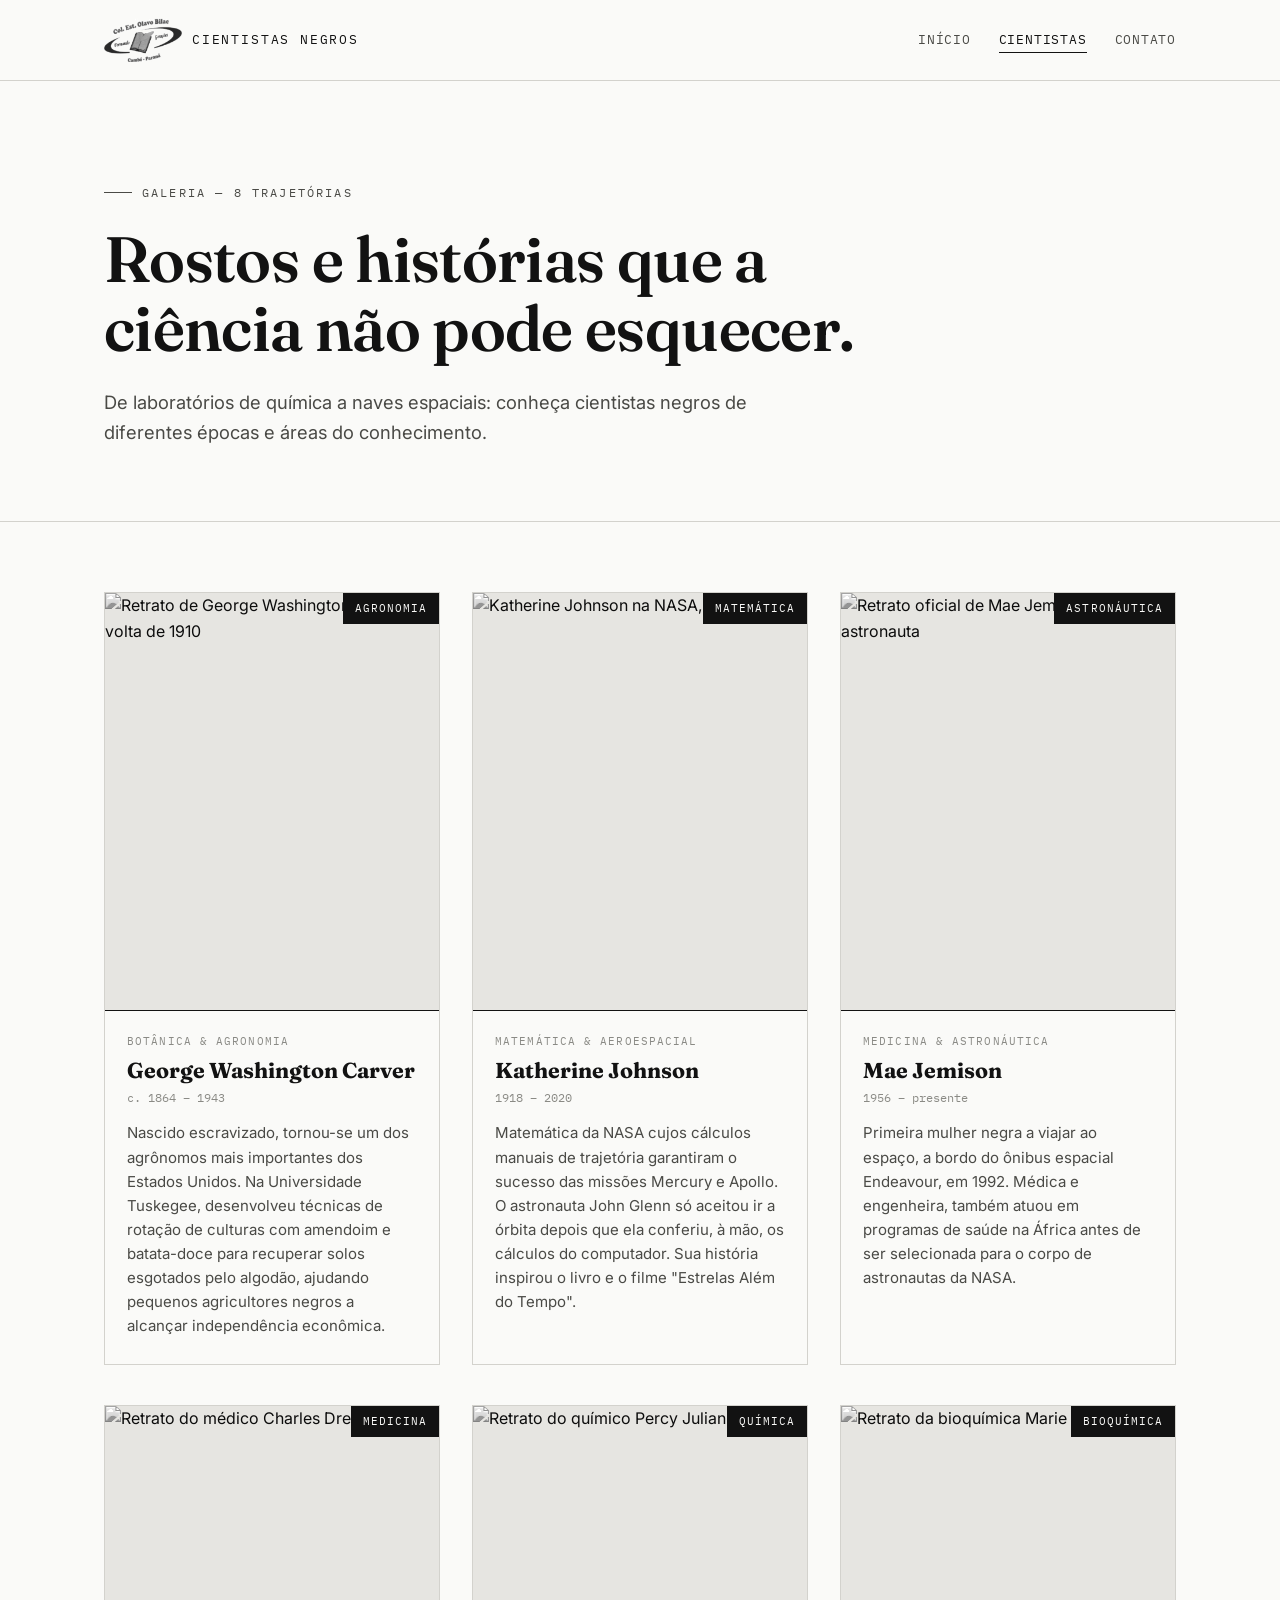
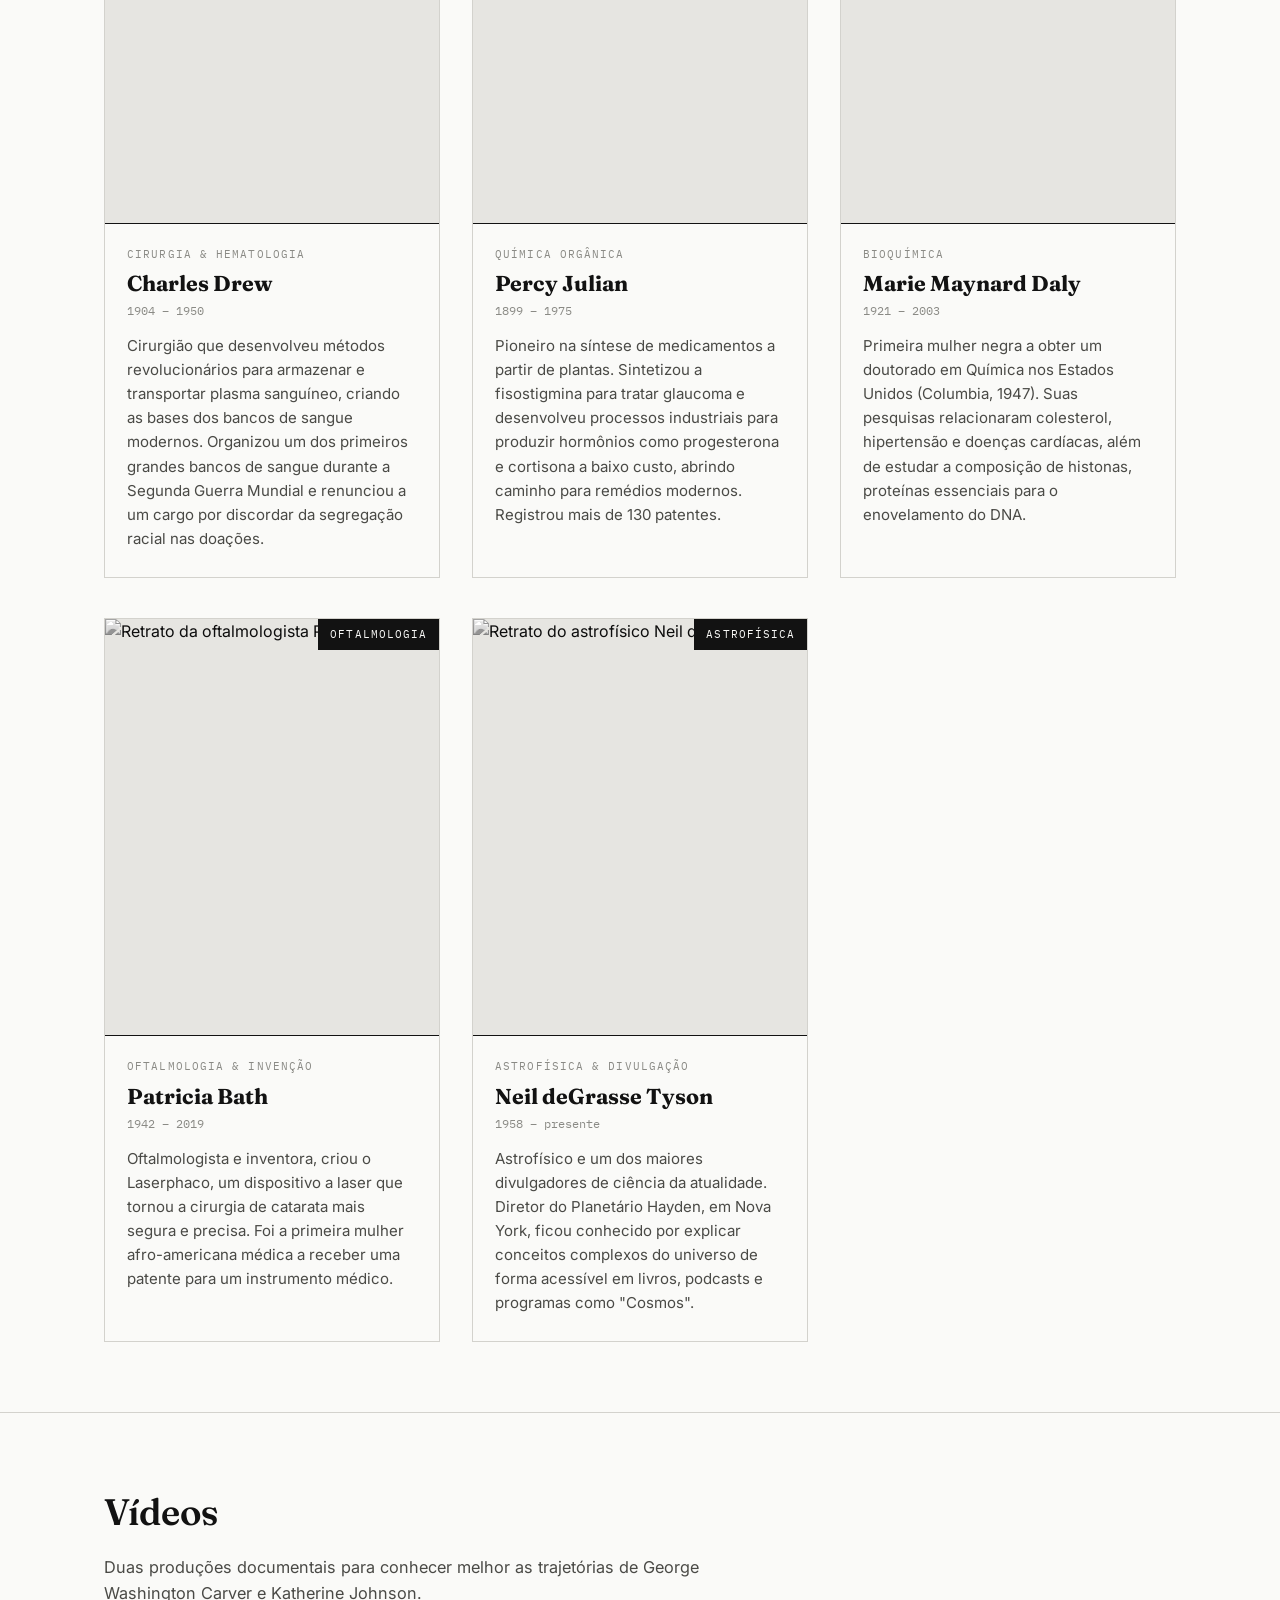
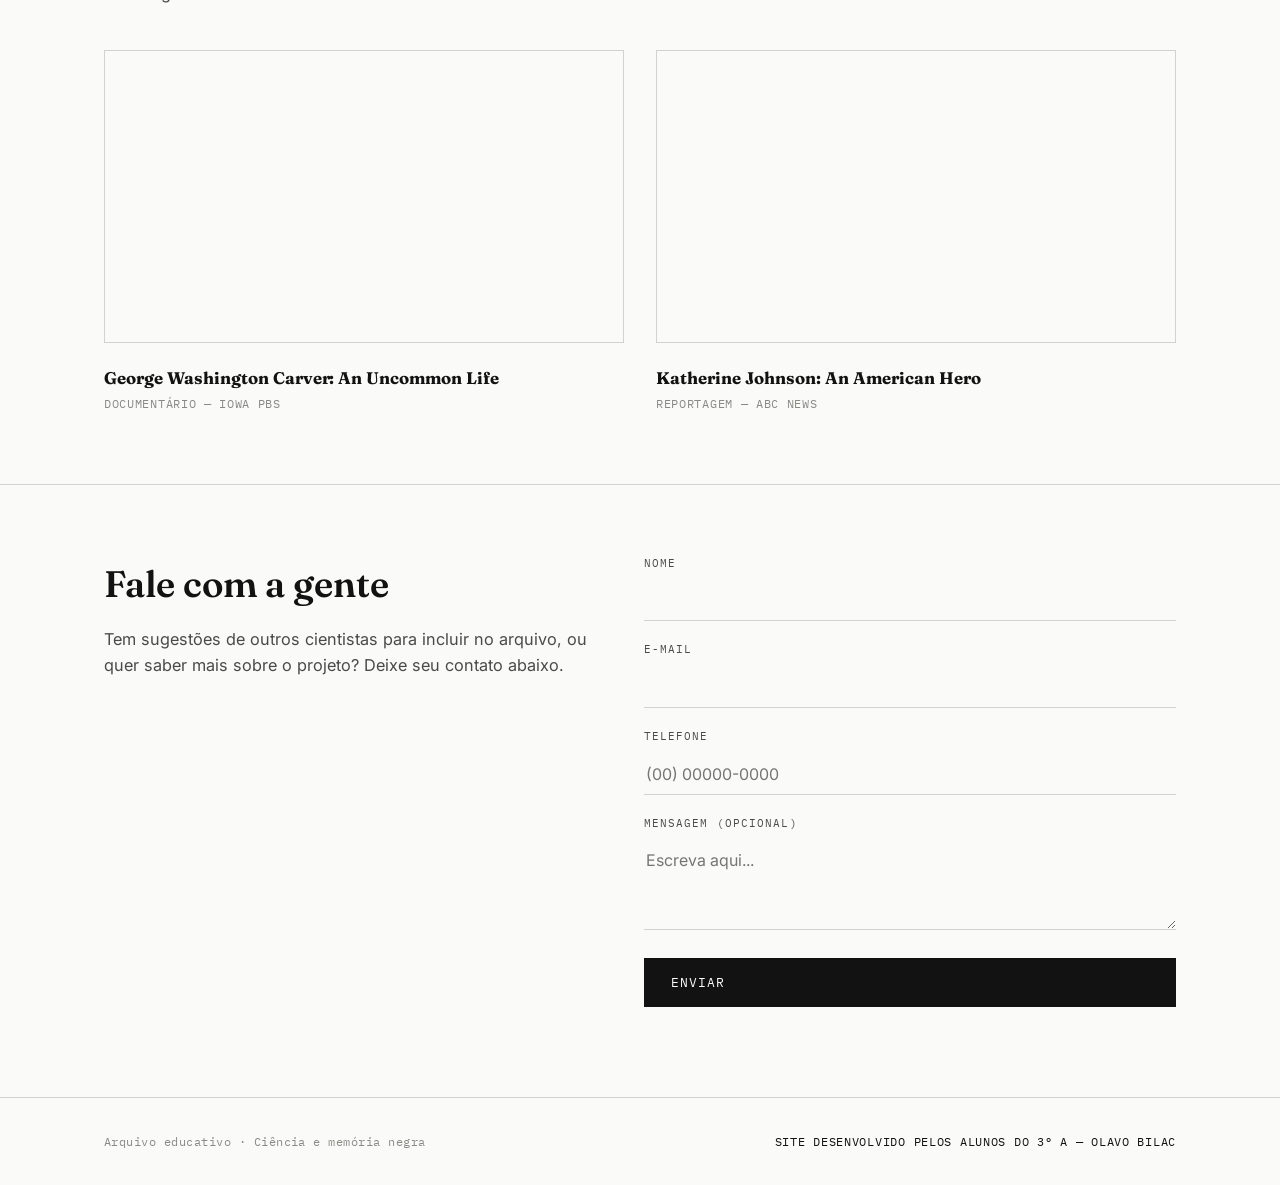
==== cientistas.html @ 82a303b5 "Add files via upload" ====
<!DOCTYPE html>
<html lang="pt-BR">
<head>
<meta charset="UTF-8">
<meta name="viewport" content="width=device-width, initial-scale=1.0">
<title>Cientistas Negros — Galeria</title>
<meta name="description" content="Fotos, trajetórias e contribuições de cientistas negros ao longo da história.">
<link rel="preconnect" href="https://fonts.googleapis.com">
<link href="https://fonts.googleapis.com/css2?family=Fraunces:opsz,wght@9..144,500;9..144,600;9..144,700&family=Inter:wght@400;500&family=IBM+Plex+Mono:wght@400;500&display=swap" rel="stylesheet">
<link rel="stylesheet" href="styles.css">
</head>
<body>

<header class="topbar">
  <div class="topbar-inner">
    <a class="brand" href="index.html">
      <img class="brand-logo" src="logo-olavo-bilac.png" alt="Logomarca do Colégio Estadual Olavo Bilac">
      Cientistas Negros
    </a>
    <ul class="nav-links">
      <li><a href="index.html">Início</a></li>
      <li><a class="ativo" href="cientistas.html">Cientistas</a></li>
      <li><a href="#contato">Contato</a></li>
    </ul>
  </div>
</header>

<main>
  <section class="hero" style="padding-bottom:40px;">
    <div class="container">
      <p class="eyebrow">Galeria — 8 trajetórias</p>
      <h1 style="max-width:20ch;">Rostos e histórias que a ciência não pode esquecer.</h1>
      <p class="lead">De laboratórios de química a naves espaciais: conheça cientistas negros de diferentes épocas e áreas do conhecimento.</p>
    </div>
  </section>

  <section>
    <div class="container">
      <div class="galeria">

        <article class="cartao reveal">
          <div class="foto-wrap">
            <img src="https://commons.wikimedia.org/wiki/Special:FilePath/George_Washington_Carver_c1910.jpg" alt="Retrato de George Washington Carver, por volta de 1910" loading="lazy">
            <span class="aba">Agronomia</span>
          </div>
          <div class="corpo">
            <span class="campo">Botânica &amp; Agronomia</span>
            <h3>George Washington Carver</h3>
            <p class="anos">c. 1864 – 1943</p>
            <p class="desc">Nascido escravizado, tornou-se um dos agrônomos mais importantes dos Estados Unidos. Na Universidade Tuskegee, desenvolveu técnicas de rotação de culturas com amendoim e batata-doce para recuperar solos esgotados pelo algodão, ajudando pequenos agricultores negros a alcançar independência econômica.</p>
          </div>
        </article>

        <article class="cartao reveal">
          <div class="foto-wrap">
            <img src="https://commons.wikimedia.org/wiki/Special:FilePath/Katherine_Johnson_at_NASA,_in_1966.jpg" alt="Katherine Johnson na NASA, em 1966" loading="lazy">
            <span class="aba">Matemática</span>
          </div>
          <div class="corpo">
            <span class="campo">Matemática &amp; Aeroespacial</span>
            <h3>Katherine Johnson</h3>
            <p class="anos">1918 – 2020</p>
            <p class="desc">Matemática da NASA cujos cálculos manuais de trajetória garantiram o sucesso das missões Mercury e Apollo. O astronauta John Glenn só aceitou ir a órbita depois que ela conferiu, à mão, os cálculos do computador. Sua história inspirou o livro e o filme "Estrelas Além do Tempo".</p>
          </div>
        </article>

        <article class="cartao reveal">
          <div class="foto-wrap">
            <img src="https://commons.wikimedia.org/wiki/Special:FilePath/Mae_Carol_Jemison.jpg" alt="Retrato oficial de Mae Jemison como astronauta" loading="lazy">
            <span class="aba">Astronáutica</span>
          </div>
          <div class="corpo">
            <span class="campo">Medicina &amp; Astronáutica</span>
            <h3>Mae Jemison</h3>
            <p class="anos">1956 – presente</p>
            <p class="desc">Primeira mulher negra a viajar ao espaço, a bordo do ônibus espacial Endeavour, em 1992. Médica e engenheira, também atuou em programas de saúde na África antes de ser selecionada para o corpo de astronautas da NASA.</p>
          </div>
        </article>

        <article class="cartao reveal">
          <div class="foto-wrap">
            <img src="https://en.wikipedia.org/wiki/Special:FilePath/Portrait_of_Charles_Drew.jpg" alt="Retrato do médico Charles Drew" loading="lazy">
            <span class="aba">Medicina</span>
          </div>
          <div class="corpo">
            <span class="campo">Cirurgia &amp; Hematologia</span>
            <h3>Charles Drew</h3>
            <p class="anos">1904 – 1950</p>
            <p class="desc">Cirurgião que desenvolveu métodos revolucionários para armazenar e transportar plasma sanguíneo, criando as bases dos bancos de sangue modernos. Organizou um dos primeiros grandes bancos de sangue durante a Segunda Guerra Mundial e renunciou a um cargo por discordar da segregação racial nas doações.</p>
          </div>
        </article>

        <article class="cartao reveal">
          <div class="foto-wrap">
            <img src="https://commons.wikimedia.org/wiki/Special:FilePath/Percy_Lavon_Julian_(1899-1975)_portrait.jpg" alt="Retrato do químico Percy Julian" loading="lazy">
            <span class="aba">Química</span>
          </div>
          <div class="corpo">
            <span class="campo">Química Orgânica</span>
            <h3>Percy Julian</h3>
            <p class="anos">1899 – 1975</p>
            <p class="desc">Pioneiro na síntese de medicamentos a partir de plantas. Sintetizou a fisostigmina para tratar glaucoma e desenvolveu processos industriais para produzir hormônios como progesterona e cortisona a baixo custo, abrindo caminho para remédios modernos. Registrou mais de 130 patentes.</p>
          </div>
        </article>

        <article class="cartao reveal">
          <div class="foto-wrap">
            <img src="https://commons.wikimedia.org/wiki/Special:FilePath/Marie_Maynard_Daly.jpg" alt="Retrato da bioquímica Marie Maynard Daly" loading="lazy">
            <span class="aba">Bioquímica</span>
          </div>
          <div class="corpo">
            <span class="campo">Bioquímica</span>
            <h3>Marie Maynard Daly</h3>
            <p class="anos">1921 – 2003</p>
            <p class="desc">Primeira mulher negra a obter um doutorado em Química nos Estados Unidos (Columbia, 1947). Suas pesquisas relacionaram colesterol, hipertensão e doenças cardíacas, além de estudar a composição de histonas, proteínas essenciais para o enovelamento do DNA.</p>
          </div>
        </article>

        <article class="cartao reveal">
          <div class="foto-wrap">
            <img src="https://commons.wikimedia.org/wiki/Special:FilePath/Patriciabath.jpg" alt="Retrato da oftalmologista Patricia Bath" loading="lazy">
            <span class="aba">Oftalmologia</span>
          </div>
          <div class="corpo">
            <span class="campo">Oftalmologia &amp; Invenção</span>
            <h3>Patricia Bath</h3>
            <p class="anos">1942 – 2019</p>
            <p class="desc">Oftalmologista e inventora, criou o Laserphaco, um dispositivo a laser que tornou a cirurgia de catarata mais segura e precisa. Foi a primeira mulher afro-americana médica a receber uma patente para um instrumento médico.</p>
          </div>
        </article>

        <article class="cartao reveal">
          <div class="foto-wrap">
            <img src="https://commons.wikimedia.org/wiki/Special:FilePath/Neil_deGrasse_Tyson.jpg" alt="Retrato do astrofísico Neil deGrasse Tyson" loading="lazy">
            <span class="aba">Astrofísica</span>
          </div>
          <div class="corpo">
            <span class="campo">Astrofísica &amp; Divulgação</span>
            <h3>Neil deGrasse Tyson</h3>
            <p class="anos">1958 – presente</p>
            <p class="desc">Astrofísico e um dos maiores divulgadores de ciência da atualidade. Diretor do Planetário Hayden, em Nova York, ficou conhecido por explicar conceitos complexos do universo de forma acessível em livros, podcasts e programas como "Cosmos".</p>
          </div>
        </article>

      </div>
    </div>
  </section>

  <section class="linha-topo">
    <div class="container">
      <h2 class="titulo-secao reveal">Vídeos</h2>
      <p class="subtitulo-secao reveal">Duas produções documentais para conhecer melhor as trajetórias de George Washington Carver e Katherine Johnson.</p>
      <div class="videos">
        <div class="video-card reveal">
          <iframe src="https://www.youtube.com/embed/_3CVmluYFtI" title="George Washington Carver: An Uncommon Life" frameborder="0" allowfullscreen loading="lazy"></iframe>
          <h4>George Washington Carver: An Uncommon Life</h4>
          <p>Documentário — Iowa PBS</p>
        </div>
        <div class="video-card reveal">
          <iframe src="https://www.youtube.com/embed/nKxgieXQ82w" title="Katherine Johnson: An American Hero" frameborder="0" allowfullscreen loading="lazy"></iframe>
          <h4>Katherine Johnson: An American Hero</h4>
          <p>Reportagem — ABC News</p>
        </div>
      </div>
    </div>
  </section>

  <section class="linha-topo" id="contato">
    <div class="container">
      <div class="contato-wrap">
        <div class="reveal">
          <h2 class="titulo-secao">Fale com a gente</h2>
          <p class="subtitulo-secao">Tem sugestões de outros cientistas para incluir no arquivo, ou quer saber mais sobre o projeto? Deixe seu contato abaixo.</p>
        </div>
        <form id="form-contato" class="form-grid reveal"
              action="https://formspree.io/f/xnjkyayk"
              method="POST">
          <div>
            <label for="nome">Nome</label>
            <input type="text" id="nome" name="Nome" required>
          </div>
          <div>
            <label for="email">E-mail</label>
            <input type="email" id="email" name="E-mail" required>
          </div>
          <div>
            <label for="telefone">Telefone</label>
            <input type="tel" id="telefone" name="Telefone" placeholder="(00) 00000-0000">
          </div>
          <div>
            <label for="mensagem">Mensagem (opcional)</label>
            <textarea id="mensagem" name="Mensagem" placeholder="Escreva aqui..."></textarea>
          </div>
          <input type="hidden" name="_subject" value="Novo contato — Site Cientistas Negros">
          <button type="submit" class="btn">Enviar</button>
          <p class="form-msg" id="form-msg">Obrigado! Sua mensagem foi enviada.</p>
        </form>
      </div>
    </div>
  </section>
</main>

<footer>
  <div class="container">
    <p>Arquivo educativo · Ciência e memória negra</p>
    <p class="creditos">Site desenvolvido pelos alunos do 3° A — Olavo Bilac</p>
  </div>
</footer>

<script src="script.js"></script>
</body>
</html>
---- styles.css ----
/* ===========================================================
   Cientistas Negros — folha de estilos
   Paleta: preto, branco, cinza. Tipografia: Fraunces + Inter + IBM Plex Mono
=========================================================== */

:root{
  --preto: #121212;
  --preto-suave: #232323;
  --branco: #FAFAF8;
  --cinza-claro: #E6E5E1;
  --cinza-linha: #D3D2CD;
  --cinza-medio: #8A8A85;
  --cinza-escuro: #4A4A46;
  --serif: "Fraunces", Georgia, serif;
  --sans: "Inter", -apple-system, BlinkMacSystemFont, "Segoe UI", sans-serif;
  --mono: "IBM Plex Mono", "Courier New", monospace;
}

*{ box-sizing: border-box; }
html{ scroll-behavior: smooth; }

body{
  margin:0;
  background: var(--branco);
  color: var(--preto);
  font-family: var(--sans);
  line-height: 1.6;
  -webkit-font-smoothing: antialiased;
}

a{ color: inherit; }

img{ max-width:100%; display:block; }

.container{
  max-width: 1120px;
  margin: 0 auto;
  padding: 0 24px;
}

/* ---------- Topo / navegação ---------- */
.topbar{
  position: sticky;
  top: 0;
  z-index: 50;
  background: rgba(250,250,248,0.92);
  backdrop-filter: blur(6px);
  border-bottom: 1px solid var(--cinza-linha);
}
.topbar-inner{
  display:flex;
  align-items:center;
  justify-content: space-between;
  padding: 18px 24px;
  max-width: 1120px;
  margin: 0 auto;
}
.brand{
  font-family: var(--mono);
  font-size: 13px;
  letter-spacing: 0.14em;
  text-transform: uppercase;
  text-decoration:none;
  color: var(--preto);
  display:flex;
  align-items:center;
  gap:10px;
}
.brand-mark{
  width: 10px; height: 10px;
  background: var(--preto);
  display:inline-block;
}
.brand-logo{
  height: 44px;
  width: auto;
  filter: grayscale(100%) contrast(1.1);
  transition: filter .3s ease, transform .3s ease;
}
.brand:hover .brand-logo{
  filter: grayscale(0%) contrast(1.1);
  transform: scale(1.04);
}
.nav-links{
  display:flex;
  gap: 28px;
  list-style:none;
  margin:0; padding:0;
  font-family: var(--mono);
  font-size: 13px;
  letter-spacing: 0.06em;
  text-transform: uppercase;
}
.nav-links a{
  text-decoration:none;
  color: var(--cinza-escuro);
  padding-bottom: 4px;
  border-bottom: 1px solid transparent;
  transition: border-color .2s ease, color .2s ease;
}
.nav-links a:hover, .nav-links a.ativo{
  color: var(--preto);
  border-color: var(--preto);
}

/* ---------- Hero ---------- */
.hero{
  padding: 90px 0 60px;
  border-bottom: 1px solid var(--cinza-linha);
}
.eyebrow{
  font-family: var(--mono);
  font-size: 12px;
  letter-spacing: 0.18em;
  text-transform: uppercase;
  color: var(--cinza-escuro);
  display:flex;
  align-items:center;
  gap: 10px;
  margin-bottom: 22px;
}
.eyebrow::before{
  content:"";
  width: 28px; height:1px;
  background: var(--cinza-escuro);
  display:inline-block;
}
.hero h1{
  font-family: var(--serif);
  font-weight: 600;
  font-size: clamp(2.2rem, 5.4vw, 4rem);
  line-height: 1.08;
  letter-spacing: -0.01em;
  margin: 0 0 26px;
  max-width: 16ch;
}
.hero p.lead{
  font-size: 1.15rem;
  color: var(--cinza-escuro);
  max-width: 56ch;
  margin: 0 0 34px;
}
.btn{
  display:inline-flex;
  align-items:center;
  gap: 10px;
  font-family: var(--mono);
  font-size: 13px;
  letter-spacing: 0.08em;
  text-transform: uppercase;
  text-decoration:none;
  background: var(--preto);
  color: var(--branco);
  padding: 15px 26px;
  border: 1px solid var(--preto);
  transition: background .2s ease, color .2s ease;
  cursor:pointer;
}
.btn:hover{ background: var(--branco); color: var(--preto); }
.btn.secundario{
  background: transparent;
  color: var(--preto);
}
.btn.secundario:hover{ background: var(--preto); color: var(--branco); }

/* ---------- Seção genérica ---------- */
section{ padding: 70px 0; }
section.linha-topo{ border-top: 1px solid var(--cinza-linha); }
.titulo-secao{
  font-family: var(--serif);
  font-weight: 600;
  font-size: clamp(1.6rem, 3vw, 2.3rem);
  margin: 0 0 12px;
  max-width: 22ch;
}
.subtitulo-secao{
  color: var(--cinza-escuro);
  max-width: 62ch;
  margin: 0 0 44px;
  font-size: 1.02rem;
}

/* ---------- Fichas / Índice de razões (home) ---------- */
.fichas{
  display:grid;
  grid-template-columns: repeat(3, 1fr);
  gap: 1px;
  background: var(--cinza-linha);
  border: 1px solid var(--cinza-linha);
}
.ficha{
  background: var(--branco);
  padding: 30px 26px;
}
.ficha .tag{
  font-family: var(--mono);
  font-size: 11px;
  letter-spacing: 0.12em;
  text-transform: uppercase;
  color: var(--cinza-medio);
  display:block;
  margin-bottom: 16px;
}
.ficha h3{
  font-family: var(--serif);
  font-size: 1.25rem;
  margin: 0 0 12px;
}
.ficha p{
  color: var(--cinza-escuro);
  font-size: 0.96rem;
  margin:0;
}

/* ---------- Bloco de destaque / citação ---------- */
.bloco-destaque{
  border-top: 1px solid var(--preto);
  border-bottom: 1px solid var(--preto);
  padding: 46px 0;
  margin: 10px 0 0;
}
.bloco-destaque blockquote{
  font-family: var(--serif);
  font-size: clamp(1.3rem, 3vw, 2rem);
  font-weight: 500;
  line-height: 1.35;
  margin: 0;
  max-width: 30ch;
}
.bloco-destaque cite{
  display:block;
  font-style: normal;
  font-family: var(--mono);
  font-size: 12px;
  letter-spacing: 0.1em;
  text-transform: uppercase;
  color: var(--cinza-medio);
  margin-top: 20px;
}

/* ---------- Galeria de cientistas ---------- */
.galeria{
  display:grid;
  grid-template-columns: repeat(auto-fit, minmax(260px, 1fr));
  gap: 40px 32px;
}
.cartao{
  border: 1px solid var(--cinza-linha);
  background: var(--branco);
  display:flex;
  flex-direction: column;
  position: relative;
}
.cartao .foto-wrap{
  position: relative;
  aspect-ratio: 4 / 5;
  overflow:hidden;
  background: var(--cinza-claro);
  border-bottom: 1px solid var(--preto);
}
.cartao .foto-wrap img{
  width:100%; height:100%;
  object-fit: cover;
  object-position: top center;
  filter: grayscale(100%) contrast(1.05);
  transition: transform .5s ease, filter .4s ease;
}
.cartao:hover .foto-wrap img{
  transform: scale(1.04);
  filter: grayscale(0%) contrast(1.05);
}
.cartao .aba{
  position:absolute;
  top:0; right:0;
  background: var(--preto);
  color: var(--branco);
  font-family: var(--mono);
  font-size: 10.5px;
  letter-spacing: 0.1em;
  text-transform: uppercase;
  padding: 7px 12px;
}
.cartao .corpo{
  padding: 22px 22px 26px;
  flex: 1;
  display:flex;
  flex-direction: column;
}
.cartao .campo{
  font-family: var(--mono);
  font-size: 11px;
  letter-spacing: 0.1em;
  text-transform: uppercase;
  color: var(--cinza-medio);
  margin: 0 0 8px;
}
.cartao h3{
  font-family: var(--serif);
  font-size: 1.35rem;
  margin: 0 0 4px;
  line-height: 1.2;
}
.cartao .anos{
  font-family: var(--mono);
  font-size: 12px;
  color: var(--cinza-medio);
  margin: 0 0 14px;
}
.cartao p.desc{
  font-size: 0.94rem;
  color: var(--cinza-escuro);
  margin: 0;
  flex: 1;
}

/* ---------- Vídeos ---------- */
.videos{
  display:grid;
  grid-template-columns: repeat(auto-fit, minmax(300px, 1fr));
  gap: 32px;
}
.video-card iframe{
  width:100%;
  aspect-ratio: 16/9;
  border: 1px solid var(--cinza-linha);
  filter: grayscale(35%);
}
.video-card h4{
  font-family: var(--serif);
  font-size: 1.05rem;
  margin: 14px 0 4px;
}
.video-card p{
  font-family: var(--mono);
  font-size: 11.5px;
  letter-spacing: 0.06em;
  text-transform: uppercase;
  color: var(--cinza-medio);
  margin:0;
}

/* ---------- Formulário de contato ---------- */
.contato-wrap{
  display:grid;
  grid-template-columns: 1fr 1.1fr;
  gap: 56px;
  align-items:start;
}
@media (max-width: 760px){
  .contato-wrap{ grid-template-columns: 1fr; }
}
.form-grid{
  display:grid;
  gap: 20px;
}
label{
  display:block;
  font-family: var(--mono);
  font-size: 11px;
  letter-spacing: 0.1em;
  text-transform: uppercase;
  color: var(--cinza-escuro);
  margin-bottom: 8px;
}
input, textarea{
  width:100%;
  background: transparent;
  border: none;
  border-bottom: 1px solid var(--cinza-linha);
  padding: 10px 2px;
  font-family: var(--sans);
  font-size: 1rem;
  color: var(--preto);
  outline: none;
}
input:focus, textarea:focus{
  border-bottom-color: var(--preto);
}
textarea{ resize: vertical; min-height: 90px; }
.form-msg{
  font-family: var(--mono);
  font-size: 12px;
  color: var(--cinza-escuro);
  margin-top: 16px;
  display:none;
}
.form-msg.mostrar{ display:block; }

/* ---------- Rodapé ---------- */
footer{
  border-top: 1px solid var(--cinza-linha);
  padding: 34px 0;
  margin-top: 20px;
}
footer .container{
  display:flex;
  flex-wrap: wrap;
  gap: 12px;
  justify-content: space-between;
  align-items:center;
}
footer p{
  margin:0;
  font-family: var(--mono);
  font-size: 12px;
  letter-spacing: 0.04em;
  color: var(--cinza-medio);
}
footer .creditos{
  font-family: var(--mono);
  font-size: 12px;
  letter-spacing: 0.06em;
  color: var(--preto);
  text-transform: uppercase;
}

/* ---------- Responsivo ---------- */
@media (max-width: 760px){
  .fichas{ grid-template-columns: 1fr; }
  .nav-links{ gap: 16px; font-size: 11.5px; }
  .hero{ padding: 60px 0 40px; }
}

/* ---------- Animações ---------- */
.reveal{
  opacity: 0;
  transform: translateY(22px);
  transition: opacity .7s ease, transform .7s ease;
}
.reveal.visivel{
  opacity: 1;
  transform: none;
}

/* entrada automática do herói ao carregar a página */
.hero .eyebrow, .hero h1, .hero p.lead, .hero .btn{
  opacity: 0;
  transform: translateY(16px);
  animation: entrada .7s ease forwards;
}
.hero .eyebrow{ animation-delay: .05s; }
.hero h1{ animation-delay: .16s; }
.hero p.lead{ animation-delay: .28s; }
.hero .btn{ animation-delay: .4s; }

@keyframes entrada{
  to{ opacity: 1; transform: none; }
}

/* traço do eyebrow "desenhando" da esquerda para a direita */
.eyebrow::before{
  width: 0;
  animation: tracar .5s ease forwards;
  animation-delay: .5s;
}
@keyframes tracar{
  to{ width: 28px; }
}

/* aba dos cartões da galeria "escorregando" para dentro */
.cartao .aba{
  transform: translateX(6px);
  opacity: 0;
  animation: aba-entra .5s ease forwards;
  animation-delay: .15s;
}
@keyframes aba-entra{
  to{ transform: translateX(0); opacity: 1; }
}

/* logo com leve entrada girando/aparecendo */
.brand-logo{
  animation: logo-entra .6s ease;
}
@keyframes logo-entra{
  from{ opacity: 0; transform: scale(.85) rotate(-4deg); }
  to{ opacity: 1; transform: scale(1) rotate(0); }
}

/* ---------- Acessibilidade / foco ---------- */
a:focus-visible, button:focus-visible, input:focus-visible, textarea:focus-visible{
  outline: 2px solid var(--preto);
  outline-offset: 3px;
}

@media (prefers-reduced-motion: reduce){
  *{ transition: none !important; animation: none !important; scroll-behavior: auto !important; }
  .reveal, .hero .eyebrow, .hero h1, .hero p.lead, .hero .btn, .cartao .aba, .brand-logo{
    opacity: 1 !important; transform: none !important;
  }
  .eyebrow::before{ width: 28px !important; }
}
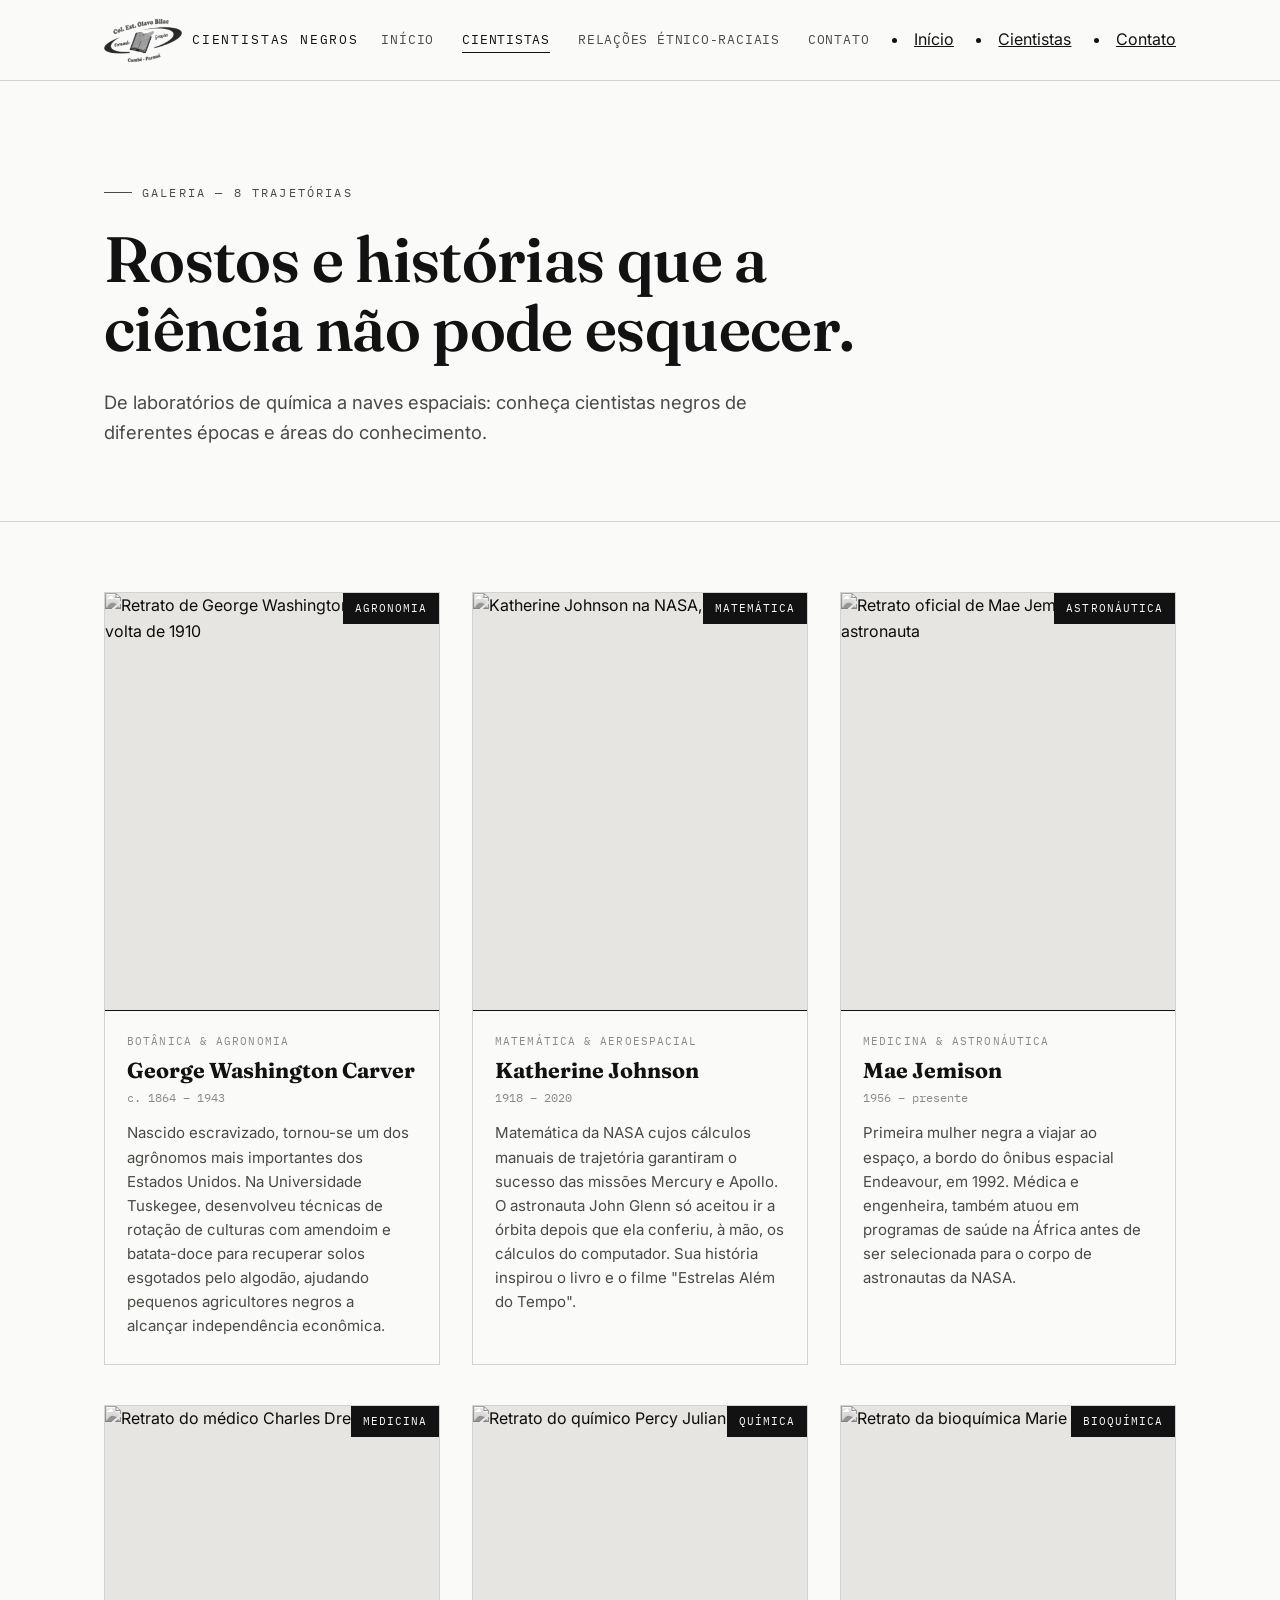
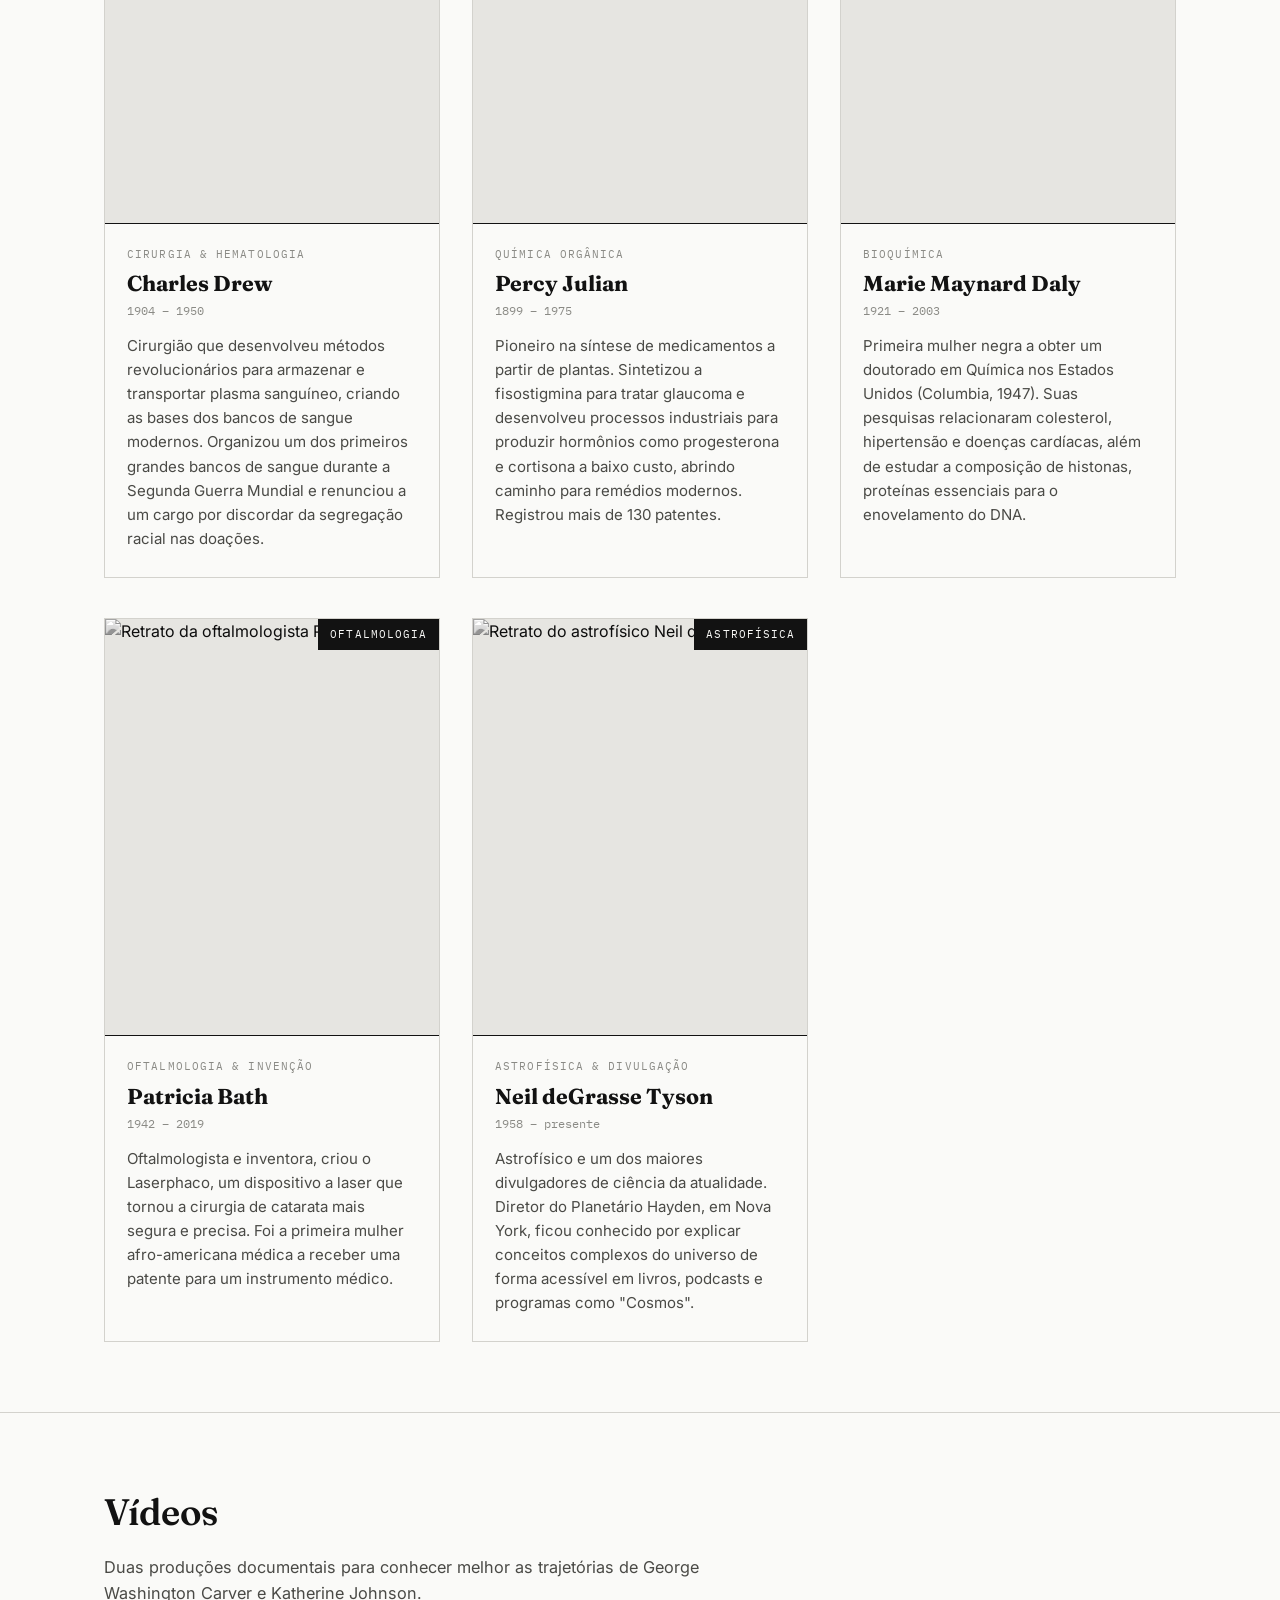
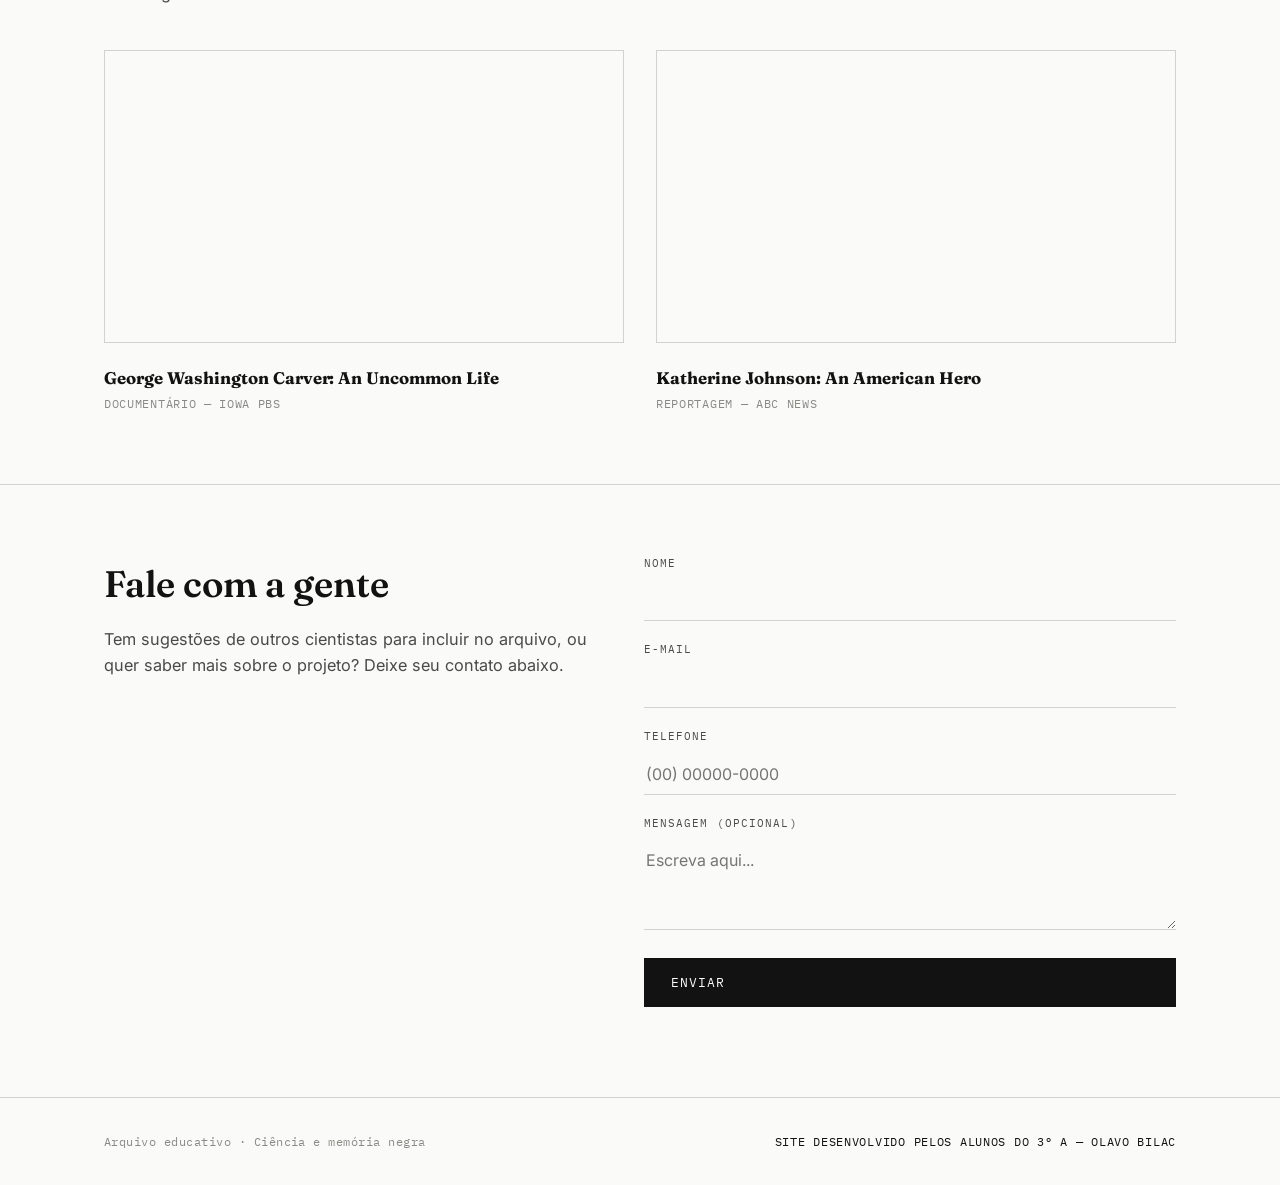
==== commit 30800f77: "Fix navigation links in cientistas.html" ====
--- a/cientistas.html
+++ b/cientistas.html
@@ -17,7 +17,13 @@
       <img class="brand-logo" src="logo-olavo-bilac.png" alt="Logomarca do Colégio Estadual Olavo Bilac">
       Cientistas Negros
     </a>
-    <ul class="nav-links">
+        <ul class="nav-links">
+      <li><a href="index.html">Início</a></li>
+      <li><a class="ativo" href="cientistas.html">Cientistas</a></li>
+      <li><a href="relacoes.html">Relações Étnico-Raciais</a></li>
+      <li><a href="#contato">Contato</a></li>
+    </ul>
+
       <li><a href="index.html">Início</a></li>
       <li><a class="ativo" href="cientistas.html">Cientistas</a></li>
       <li><a href="#contato">Contato</a></li>
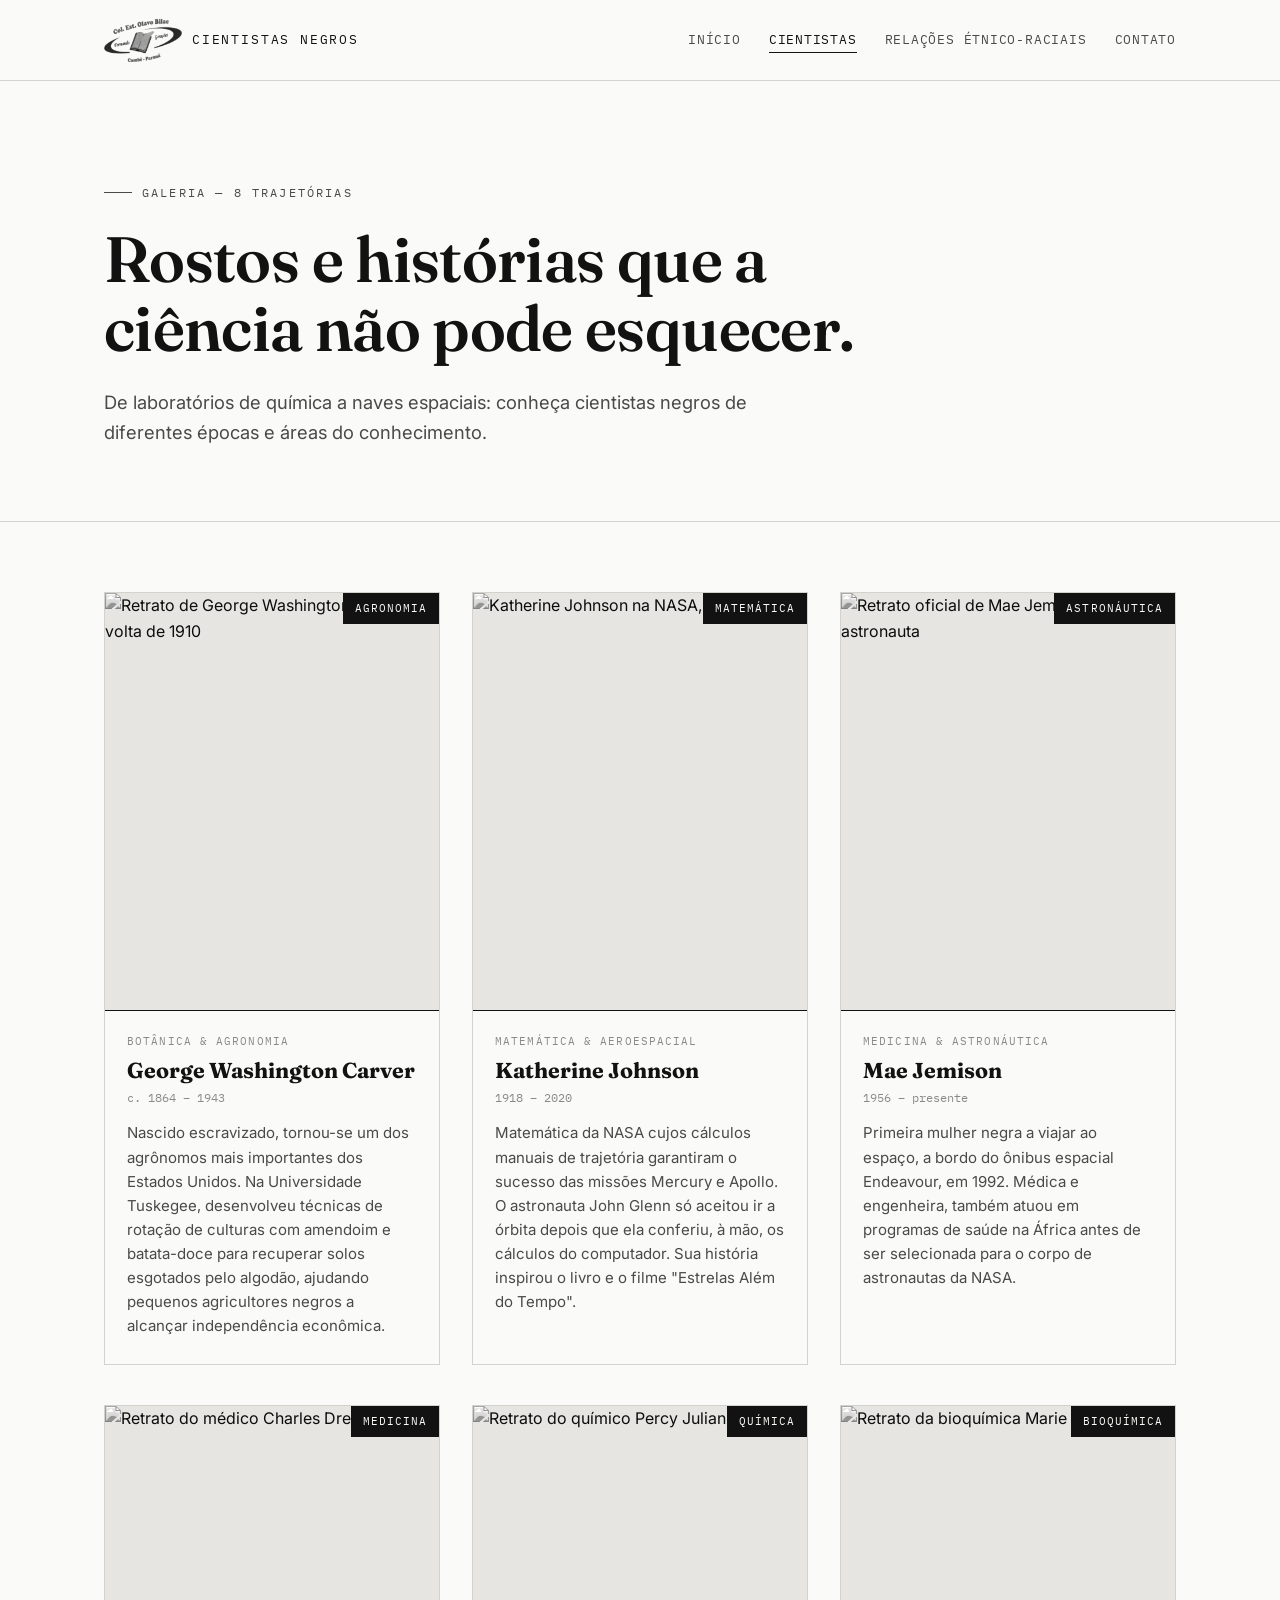
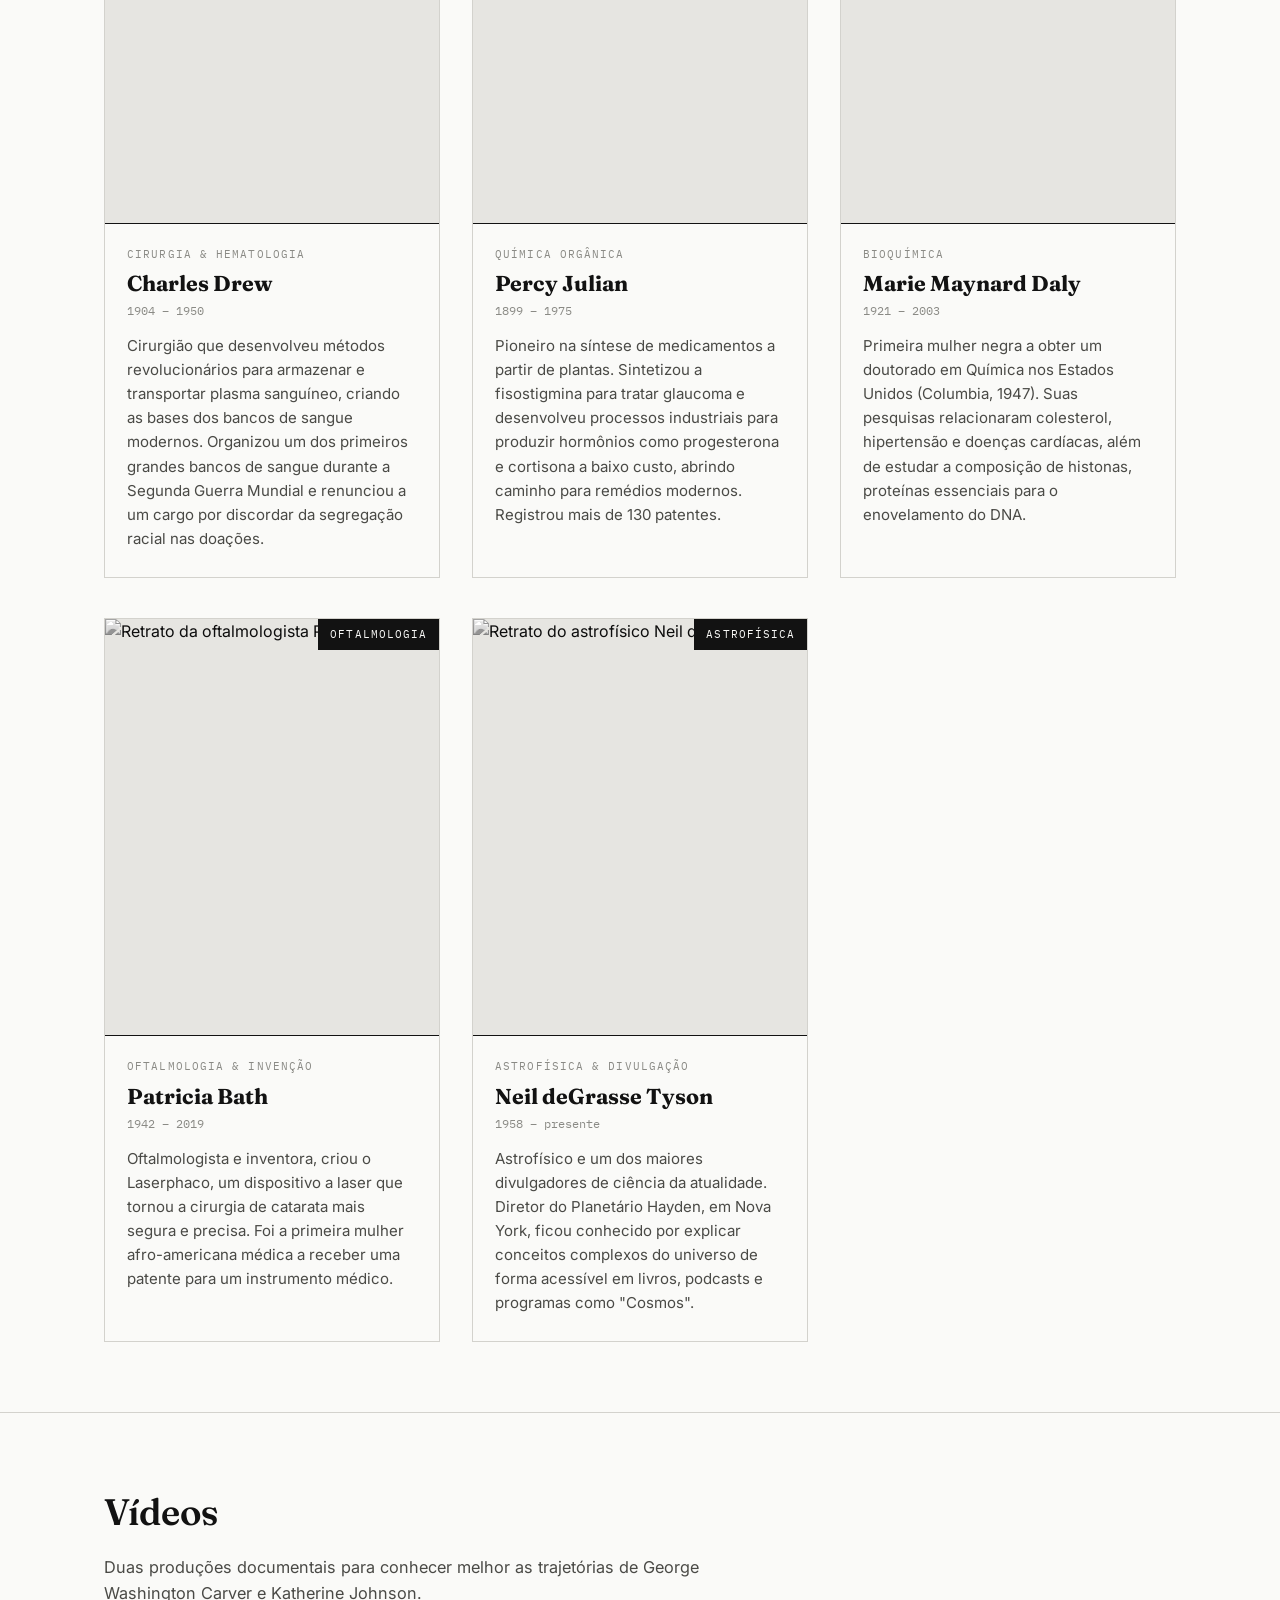
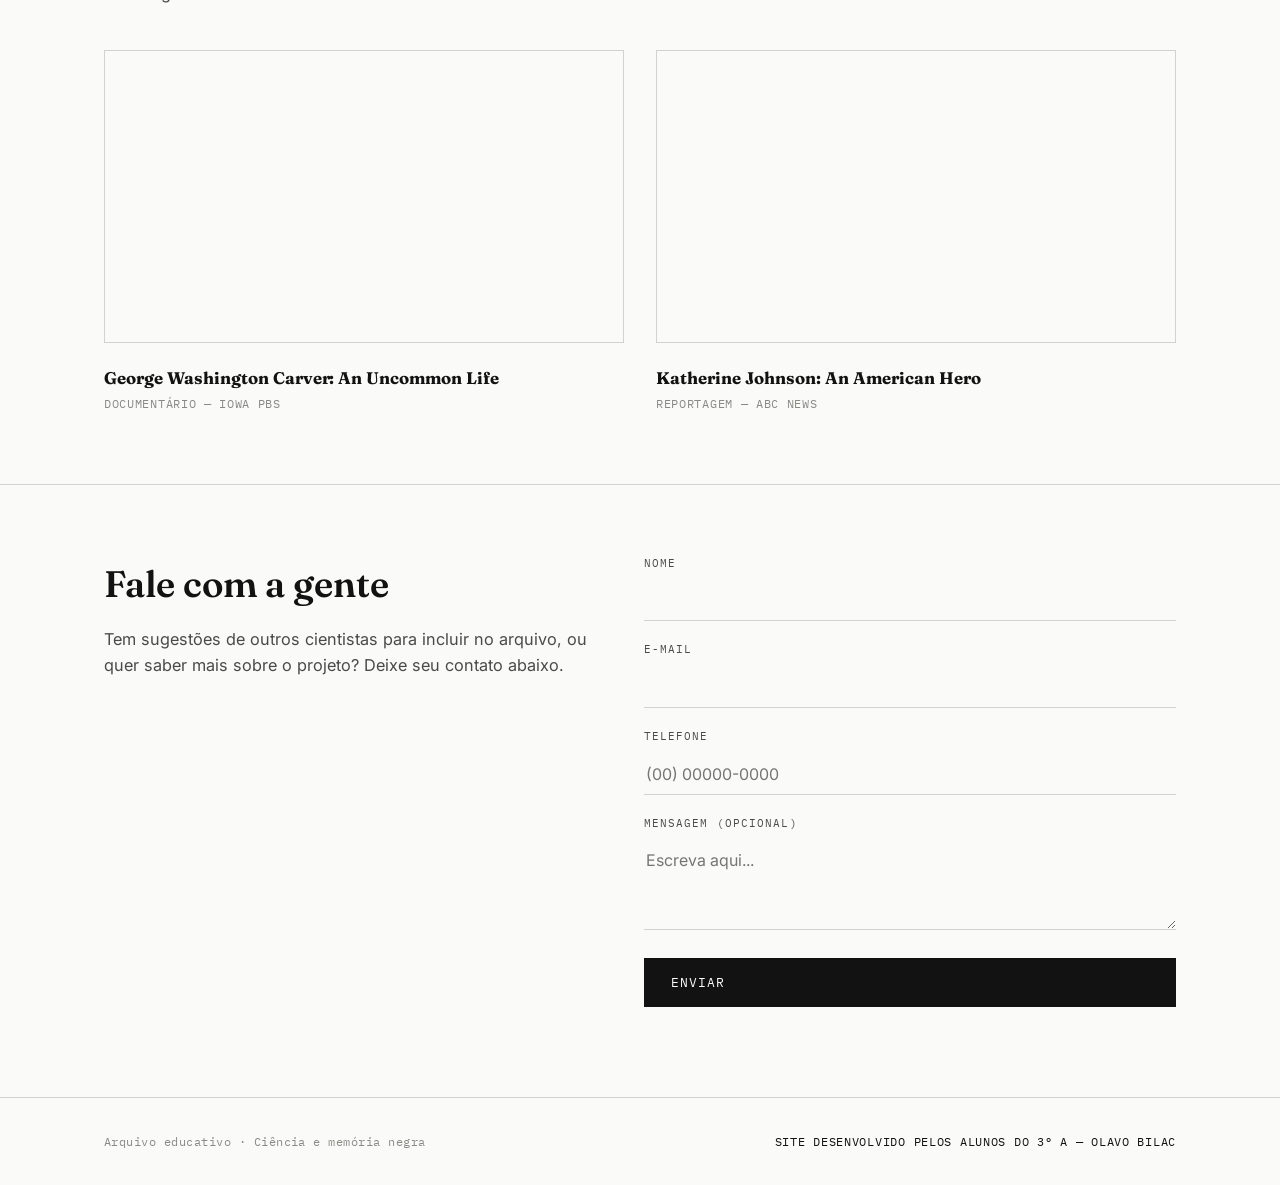
==== commit 185f0b0c: "7" ====
--- a/cientistas.html
+++ b/cientistas.html
@@ -21,11 +21,6 @@
       <li><a href="index.html">Início</a></li>
       <li><a class="ativo" href="cientistas.html">Cientistas</a></li>
       <li><a href="relacoes.html">Relações Étnico-Raciais</a></li>
-      <li><a href="#contato">Contato</a></li>
-    </ul>
-
-      <li><a href="index.html">Início</a></li>
-      <li><a class="ativo" href="cientistas.html">Cientistas</a></li>
       <li><a href="#contato">Contato</a></li>
     </ul>
   </div>
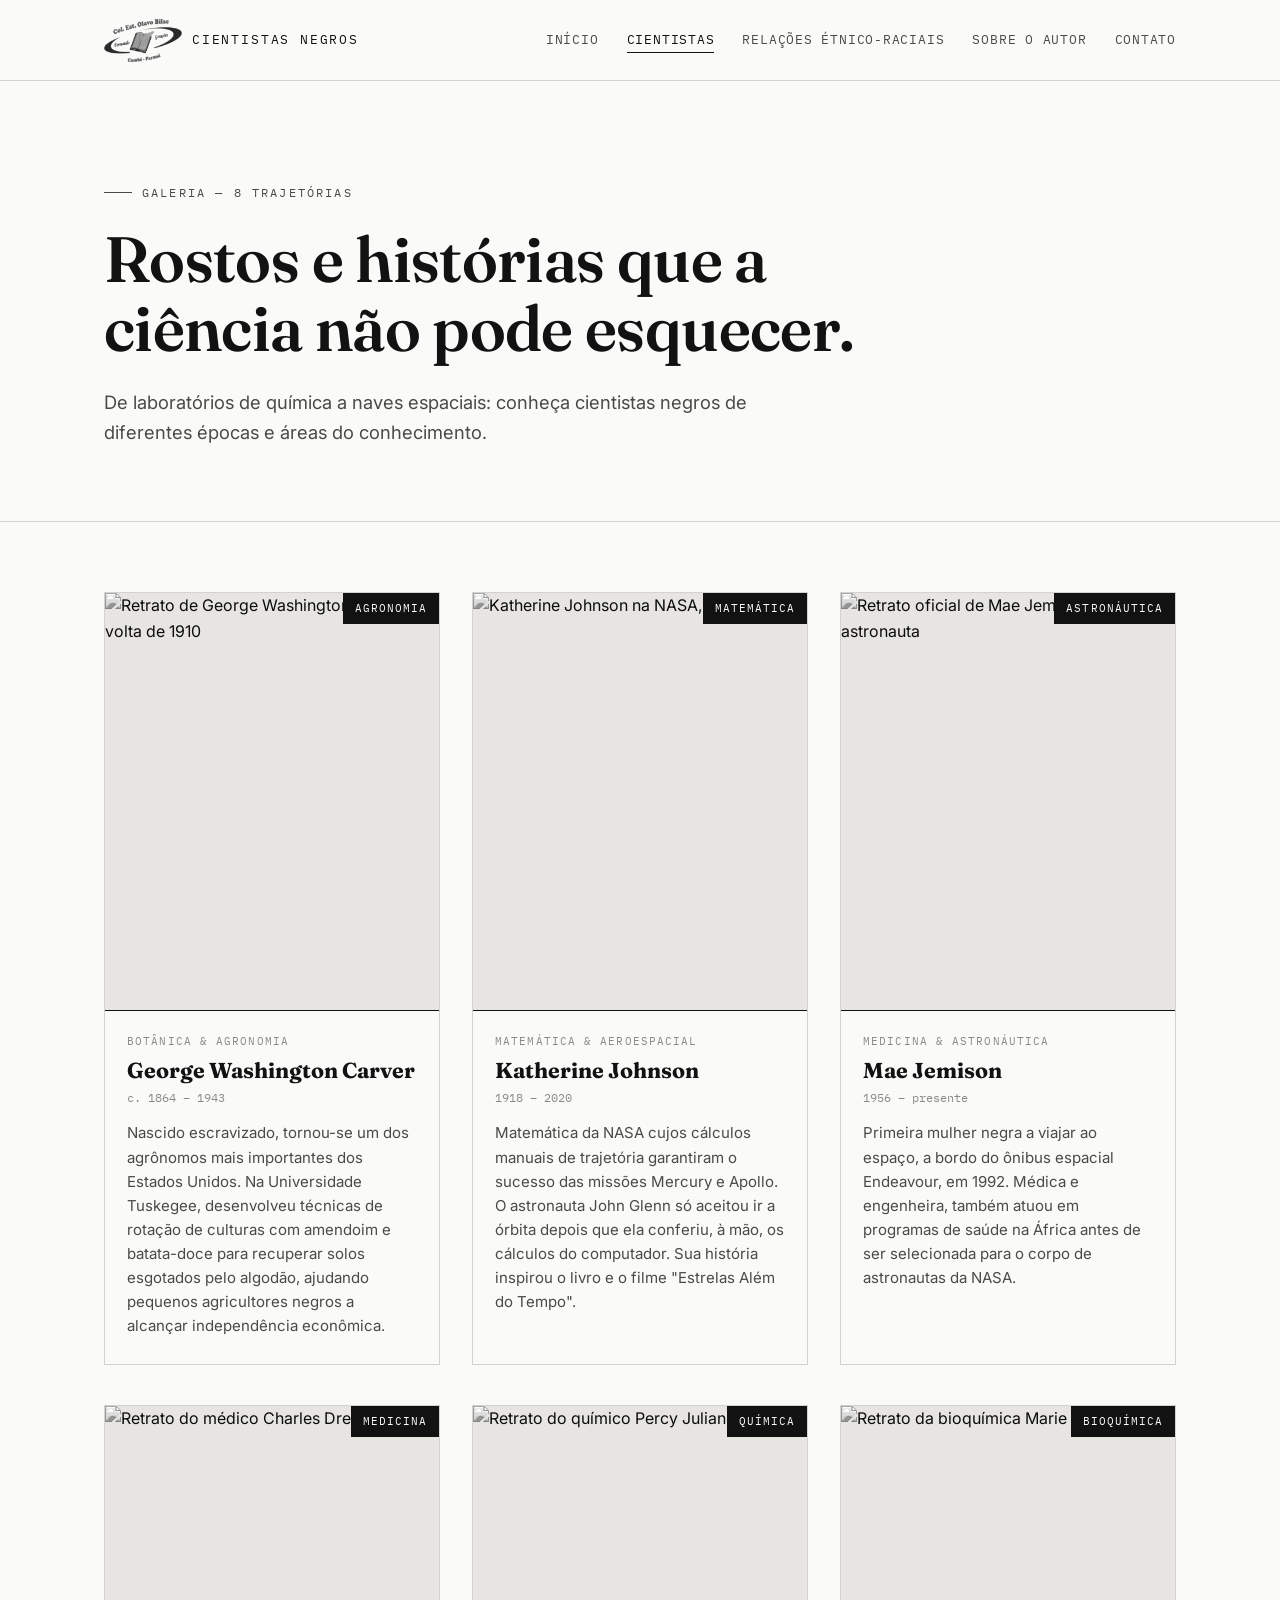
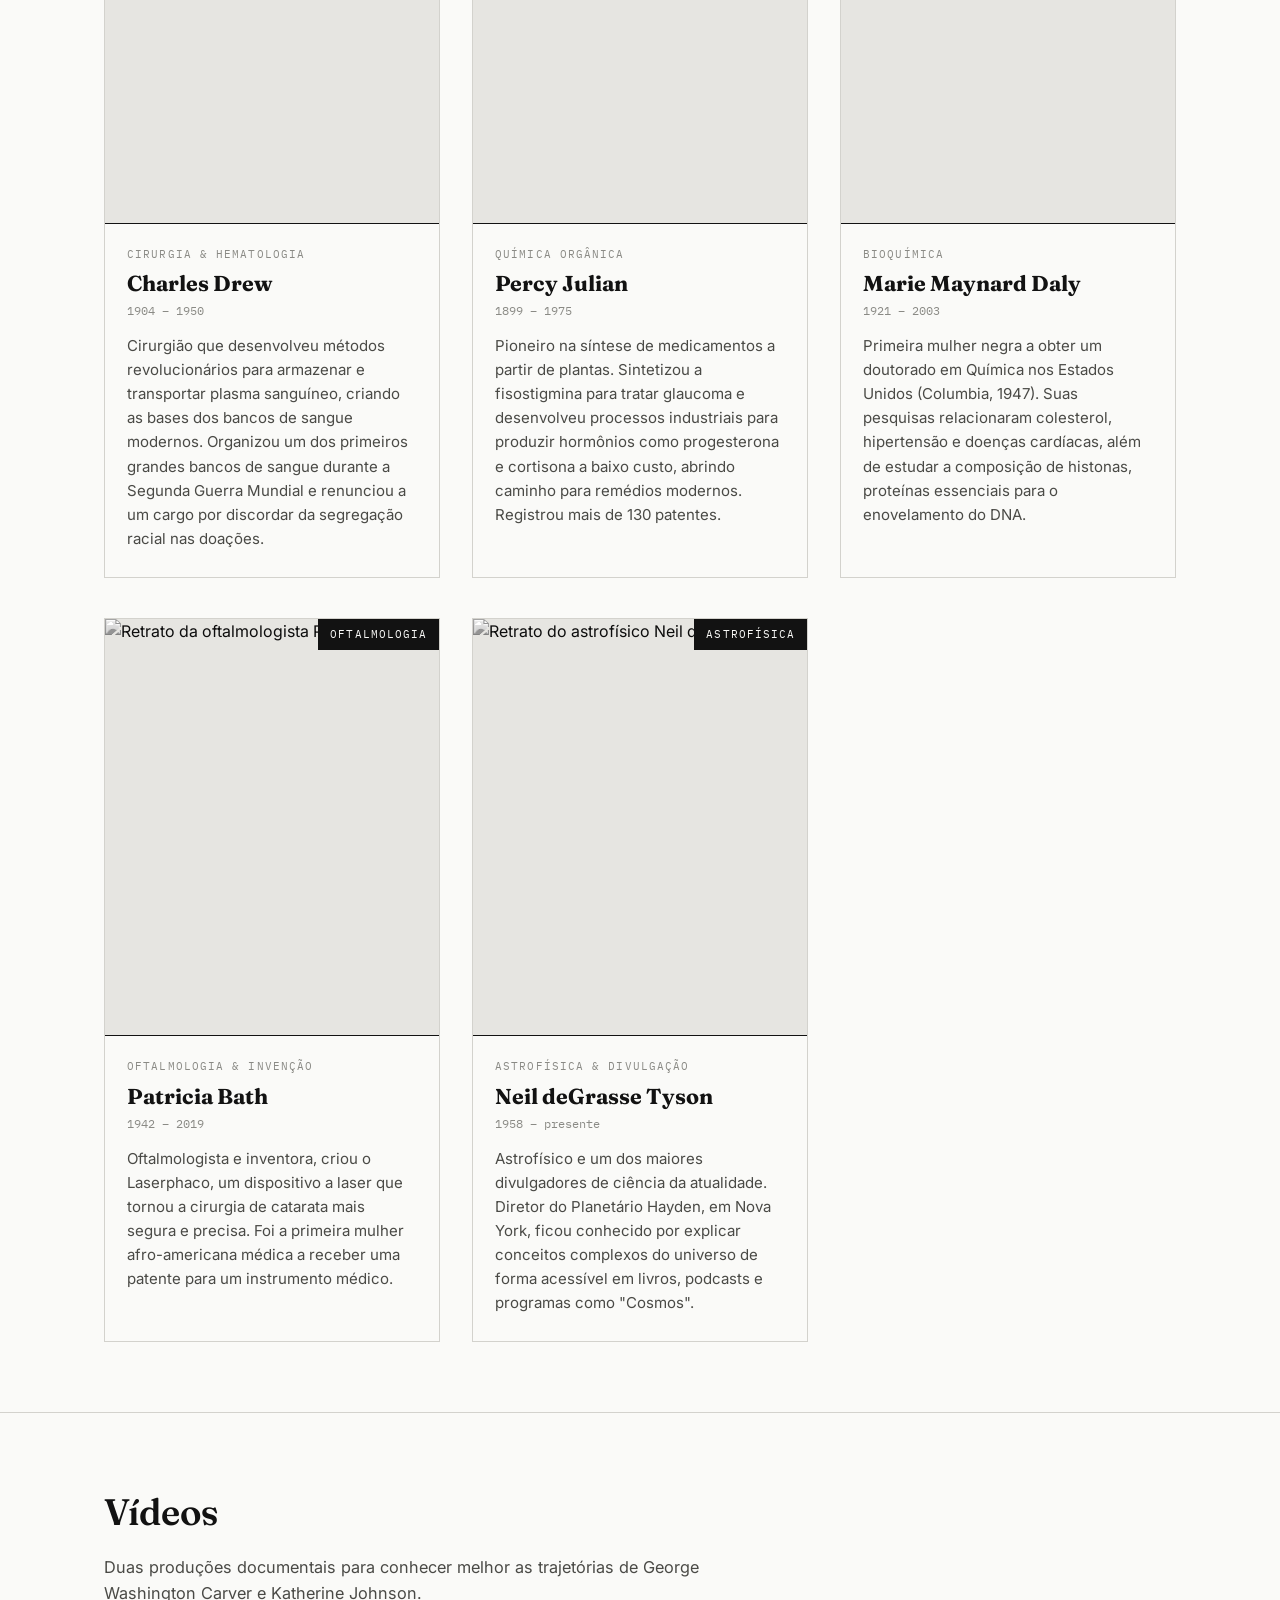
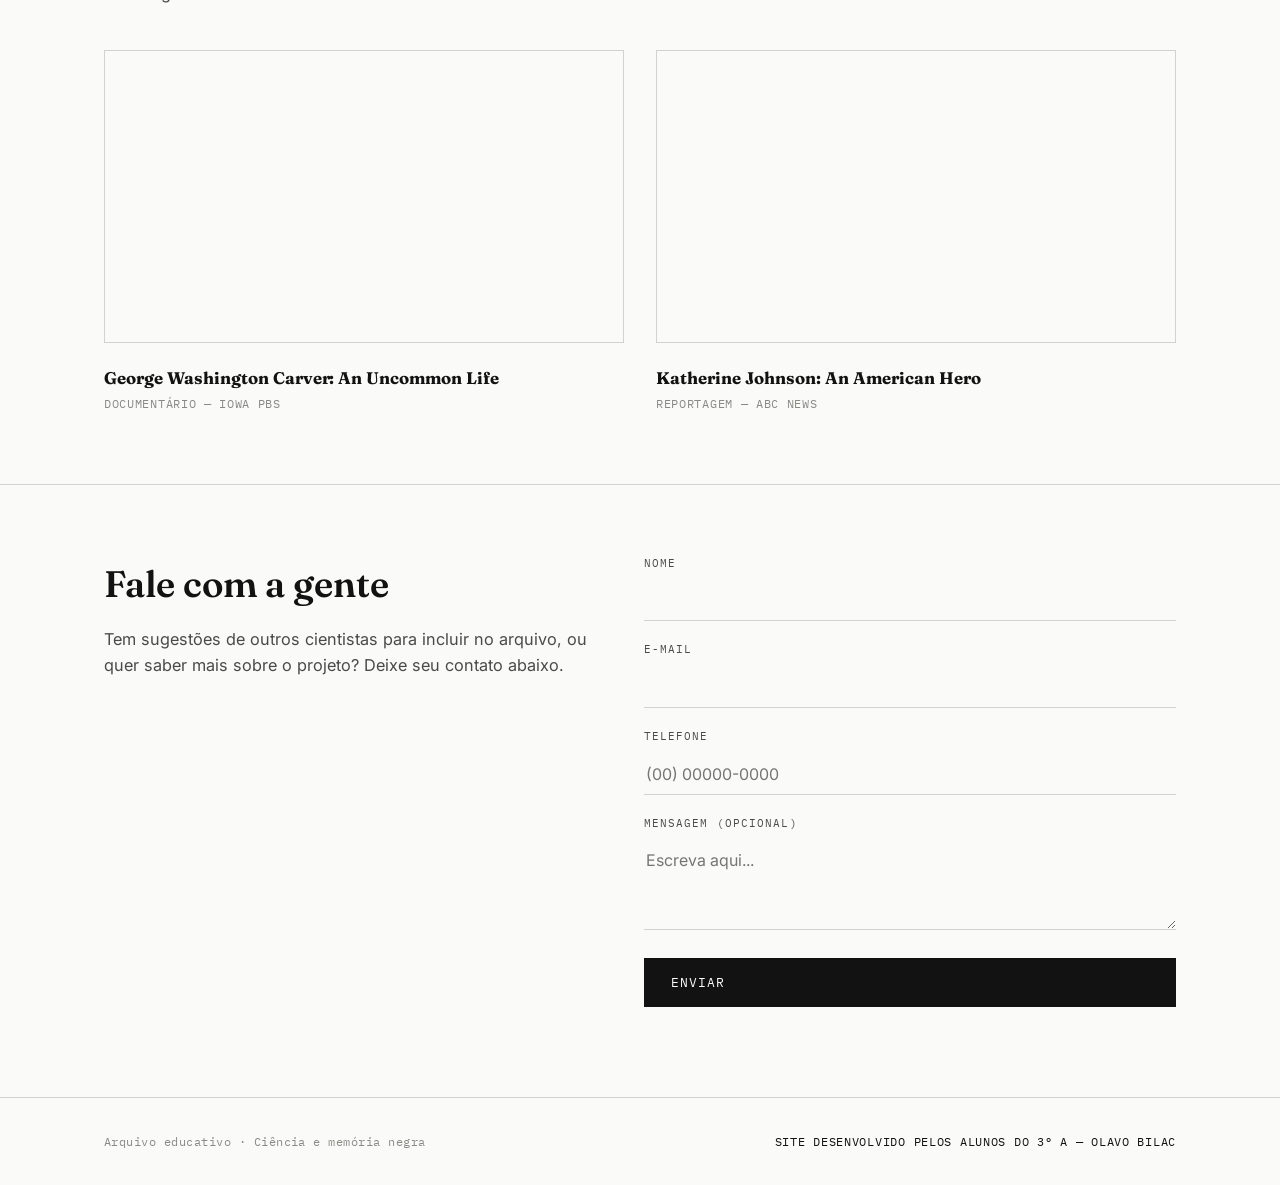
==== commit f312ac4b: "Add files via upload" ====
--- a/cientistas.html
+++ b/cientistas.html
@@ -17,14 +17,36 @@
       <img class="brand-logo" src="logo-olavo-bilac.png" alt="Logomarca do Colégio Estadual Olavo Bilac">
       Cientistas Negros
     </a>
-        <ul class="nav-links">
+    <button class="menu-toggle" id="menu-toggle" aria-label="Abrir menu" aria-expanded="false" aria-controls="nav-links">
+      <span></span><span></span><span></span>
+    </button>
+    <ul class="nav-links" id="nav-links">
       <li><a href="index.html">Início</a></li>
       <li><a class="ativo" href="cientistas.html">Cientistas</a></li>
       <li><a href="relacoes.html">Relações Étnico-Raciais</a></li>
+      <li><a href="sobre.html">Sobre o Autor</a></li>
       <li><a href="#contato">Contato</a></li>
     </ul>
   </div>
 </header>
+
+<script>
+  (function () {
+    var botaoMenu = document.getElementById('menu-toggle');
+    var listaNav = document.getElementById('nav-links');
+    if (!botaoMenu || !listaNav) return;
+    botaoMenu.addEventListener('click', function () {
+      var aberto = listaNav.classList.toggle('aberto');
+      botaoMenu.setAttribute('aria-expanded', aberto ? 'true' : 'false');
+    });
+    listaNav.querySelectorAll('a').forEach(function (link) {
+      link.addEventListener('click', function () {
+        listaNav.classList.remove('aberto');
+        botaoMenu.setAttribute('aria-expanded', 'false');
+      });
+    });
+  })();
+</script>
 
 <main>
   <section class="hero" style="padding-bottom:40px;">
--- a/styles.css
+++ b/styles.css
@@ -103,6 +103,38 @@
   border-color: var(--preto);
 }
 
+/* ---------- Botão hambúrguer (mobile) ---------- */
+.menu-toggle{
+  display:none;
+  flex-direction: column;
+  justify-content: center;
+  align-items: center;
+  gap: 5px;
+  width: 34px;
+  height: 34px;
+  padding: 0;
+  background: none;
+  border: none;
+  cursor: pointer;
+  flex-shrink: 0;
+}
+.menu-toggle span{
+  display:block;
+  width: 22px;
+  height: 2px;
+  background: var(--preto);
+  transition: transform .25s ease, opacity .25s ease;
+}
+.menu-toggle[aria-expanded="true"] span:nth-child(1){
+  transform: translateY(7px) rotate(45deg);
+}
+.menu-toggle[aria-expanded="true"] span:nth-child(2){
+  opacity: 0;
+}
+.menu-toggle[aria-expanded="true"] span:nth-child(3){
+  transform: translateY(-7px) rotate(-45deg);
+}
+
 /* ---------- Hero ---------- */
 .hero{
   padding: 90px 0 60px;
@@ -162,6 +194,58 @@
   color: var(--preto);
 }
 .btn.secundario:hover{ background: var(--preto); color: var(--branco); }
+
+/* ---------- Hero com imagem de fundo (página inicial) ---------- */
+.hero.hero--fundo{
+  position: relative;
+  overflow: hidden;
+  border-bottom: none;
+  padding: 150px 0 110px;
+}
+.hero-mosaico{
+  position: absolute;
+  inset: 0;
+  z-index: 0;
+  display: grid;
+  grid-template-columns: repeat(4, 1fr);
+  grid-template-rows: repeat(2, 1fr);
+}
+.hero-mosaico img{
+  width: 100%;
+  height: 100%;
+  object-fit: cover;
+  object-position: top center;
+  filter: grayscale(100%) contrast(1.05) brightness(.6) blur(1.5px);
+  transform: scale(1.06); /* disfarça a borda do blur */
+}
+.hero.hero--fundo::after{
+  content: "";
+  position: absolute;
+  inset: 0;
+  background: linear-gradient(180deg, rgba(18,18,18,.55) 0%, rgba(18,18,18,.68) 45%, var(--branco) 96%);
+  z-index: 1;
+}
+.hero.hero--fundo .container{
+  position: relative;
+  z-index: 2;
+}
+.hero.hero--fundo .eyebrow,
+.hero.hero--fundo .eyebrow::before{
+  color: var(--branco);
+  background: var(--branco);
+}
+.hero.hero--fundo h1{ color: var(--branco); }
+.hero.hero--fundo p.lead{ color: var(--cinza-claro); }
+.hero.hero--fundo .btn{
+  background: var(--branco);
+  color: var(--preto);
+  border-color: var(--branco);
+}
+.hero.hero--fundo .btn:hover{
+  background: transparent;
+  color: var(--branco);
+  border-color: var(--branco);
+}
 
 /* ---------- Seção genérica ---------- */
 section{ padding: 70px 0; }
@@ -414,11 +498,114 @@
   text-transform: uppercase;
 }
 
+/* ---------- Sobre o Autor ---------- */
+.autor-wrap{
+  display:grid;
+  grid-template-columns: 300px 1fr;
+  gap: 56px;
+  align-items:start;
+}
+.autor-foto-wrap{
+  border: 1px solid var(--cinza-linha);
+  border-bottom: 3px solid var(--preto);
+  overflow: hidden;
+  aspect-ratio: 4/5;
+  background: var(--cinza-claro);
+  position: sticky;
+  top: 100px;
+}
+.autor-foto-wrap img{
+  width:100%; height:100%;
+  object-fit: cover;
+  object-position: top center;
+  filter: grayscale(100%) contrast(1.05);
+}
+.autor-info .campo{
+  font-family: var(--mono);
+  font-size: 11px;
+  letter-spacing: 0.1em;
+  text-transform: uppercase;
+  color: var(--cinza-medio);
+  display:block;
+  margin-bottom: 10px;
+}
+.autor-info h2{
+  font-family: var(--serif);
+  font-weight: 600;
+  font-size: clamp(1.8rem, 3.4vw, 2.6rem);
+  margin: 0 0 26px;
+}
+.autor-lista{
+  list-style:none;
+  margin: 0 0 34px;
+  padding: 0;
+  display: grid;
+  gap: 18px;
+}
+.autor-lista li{
+  position: relative;
+  padding-left: 22px;
+  color: var(--cinza-escuro);
+  font-size: 0.98rem;
+  line-height: 1.65;
+}
+.autor-lista li::before{
+  content:"";
+  position:absolute;
+  left:0; top: 9px;
+  width: 8px; height: 1px;
+  background: var(--preto);
+}
+.autor-lista li strong{ color: var(--preto); font-weight: 600; }
+.autor-contato{
+  display:flex;
+  flex-wrap: wrap;
+  gap: 14px;
+}
+
+@media (max-width: 760px){
+  .autor-wrap{ grid-template-columns: 1fr; gap: 32px; }
+  .autor-foto-wrap{ position: static; max-width: 280px; }
+}
+
 /* ---------- Responsivo ---------- */
+html, body{ overflow-x: hidden; }
+
 @media (max-width: 760px){
   .fichas{ grid-template-columns: 1fr; }
-  .nav-links{ gap: 16px; font-size: 11.5px; }
   .hero{ padding: 60px 0 40px; }
+  .hero.hero--fundo{ padding: 100px 0 60px; }
+  .hero-mosaico{ grid-template-columns: repeat(2, 1fr); grid-template-rows: repeat(4, 1fr); }
+
+  .topbar-inner{ position: relative; }
+  .brand{ font-size: 12px; }
+  .brand-logo{ height: 36px; }
+
+  .menu-toggle{ display:flex; }
+
+  .nav-links{
+    display: none;
+    flex-direction: column;
+    gap: 0;
+    position: absolute;
+    top: 100%;
+    left: 0;
+    right: 0;
+    background: var(--branco);
+    border-top: 1px solid var(--cinza-linha);
+    border-bottom: 1px solid var(--cinza-linha);
+  }
+  .nav-links.aberto{ display:flex; }
+  .nav-links li{ width: 100%; }
+  .nav-links a{
+    display:block;
+    padding: 16px 24px;
+    border-bottom: 1px solid var(--cinza-linha);
+  }
+  .nav-links a.ativo, .nav-links a:hover{
+    border-color: var(--cinza-linha);
+    background: var(--cinza-claro);
+  }
 }
 
 /* ---------- Animações ---------- */
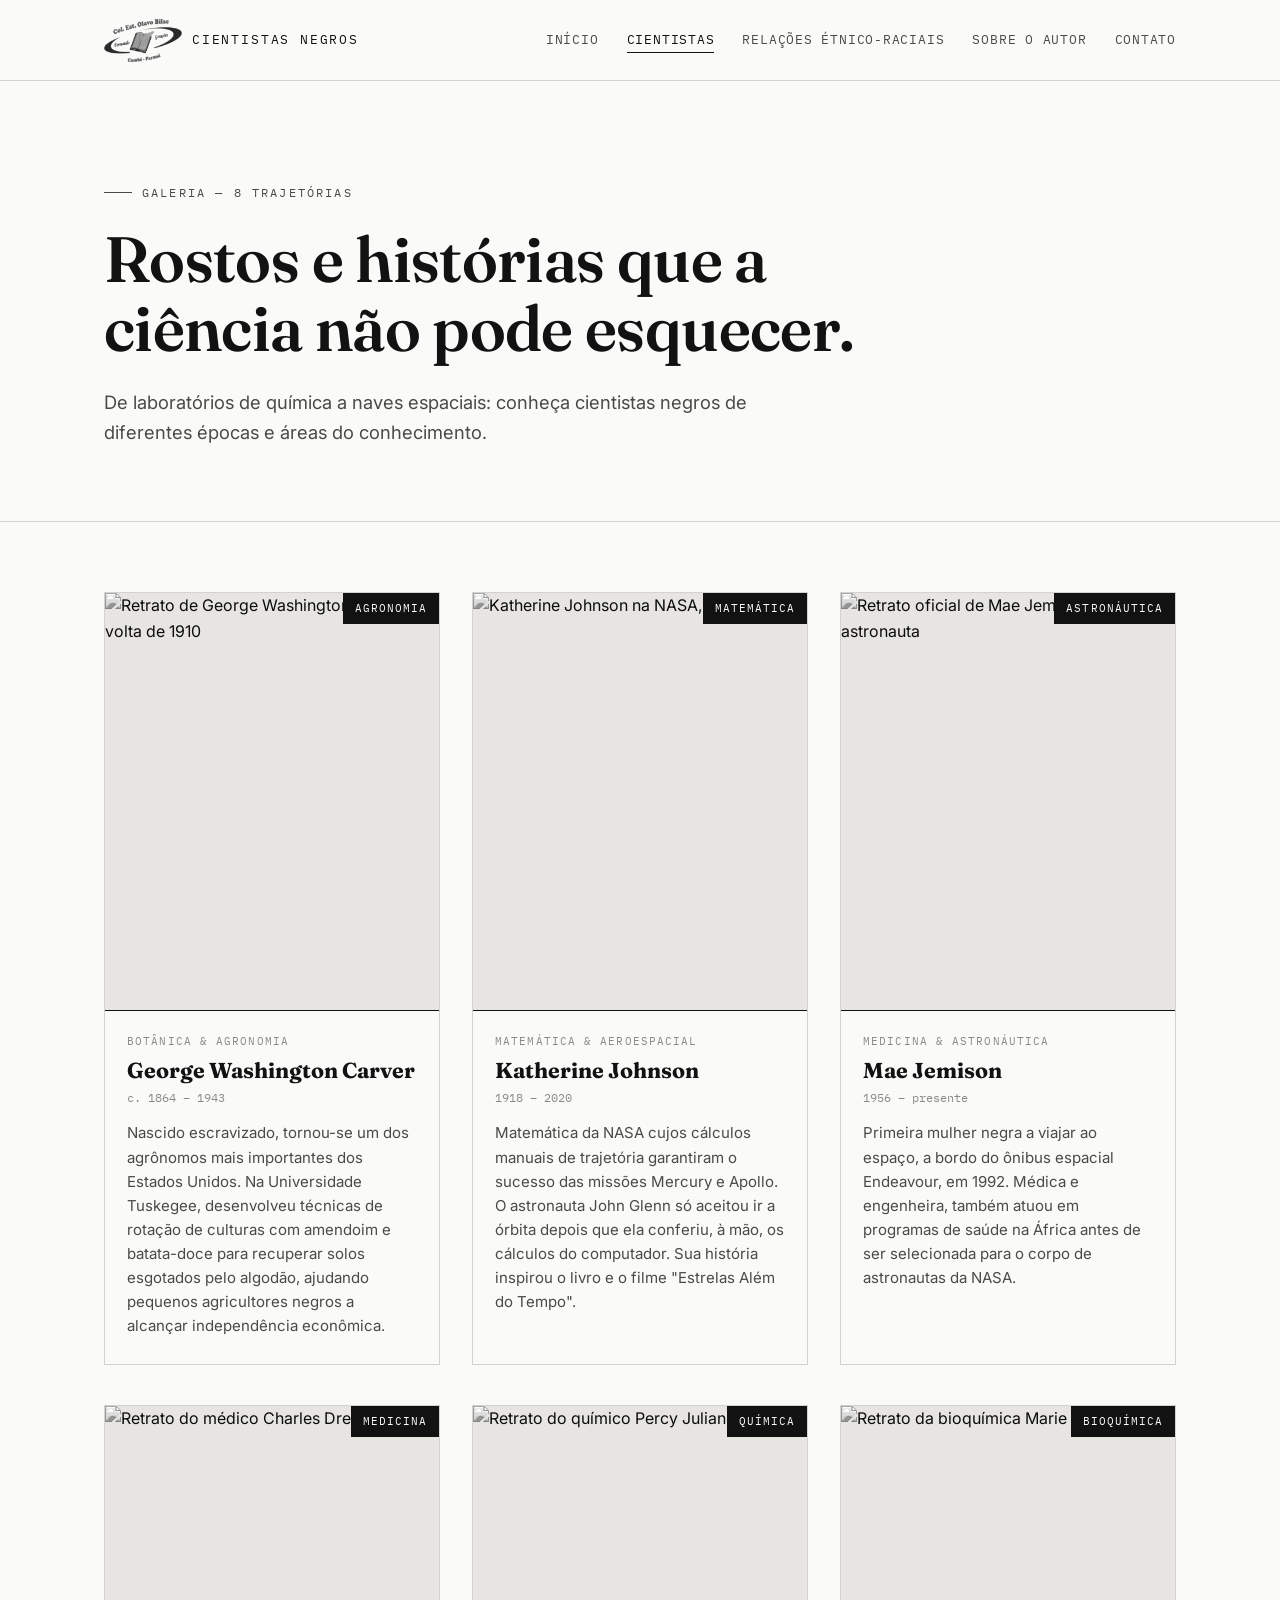
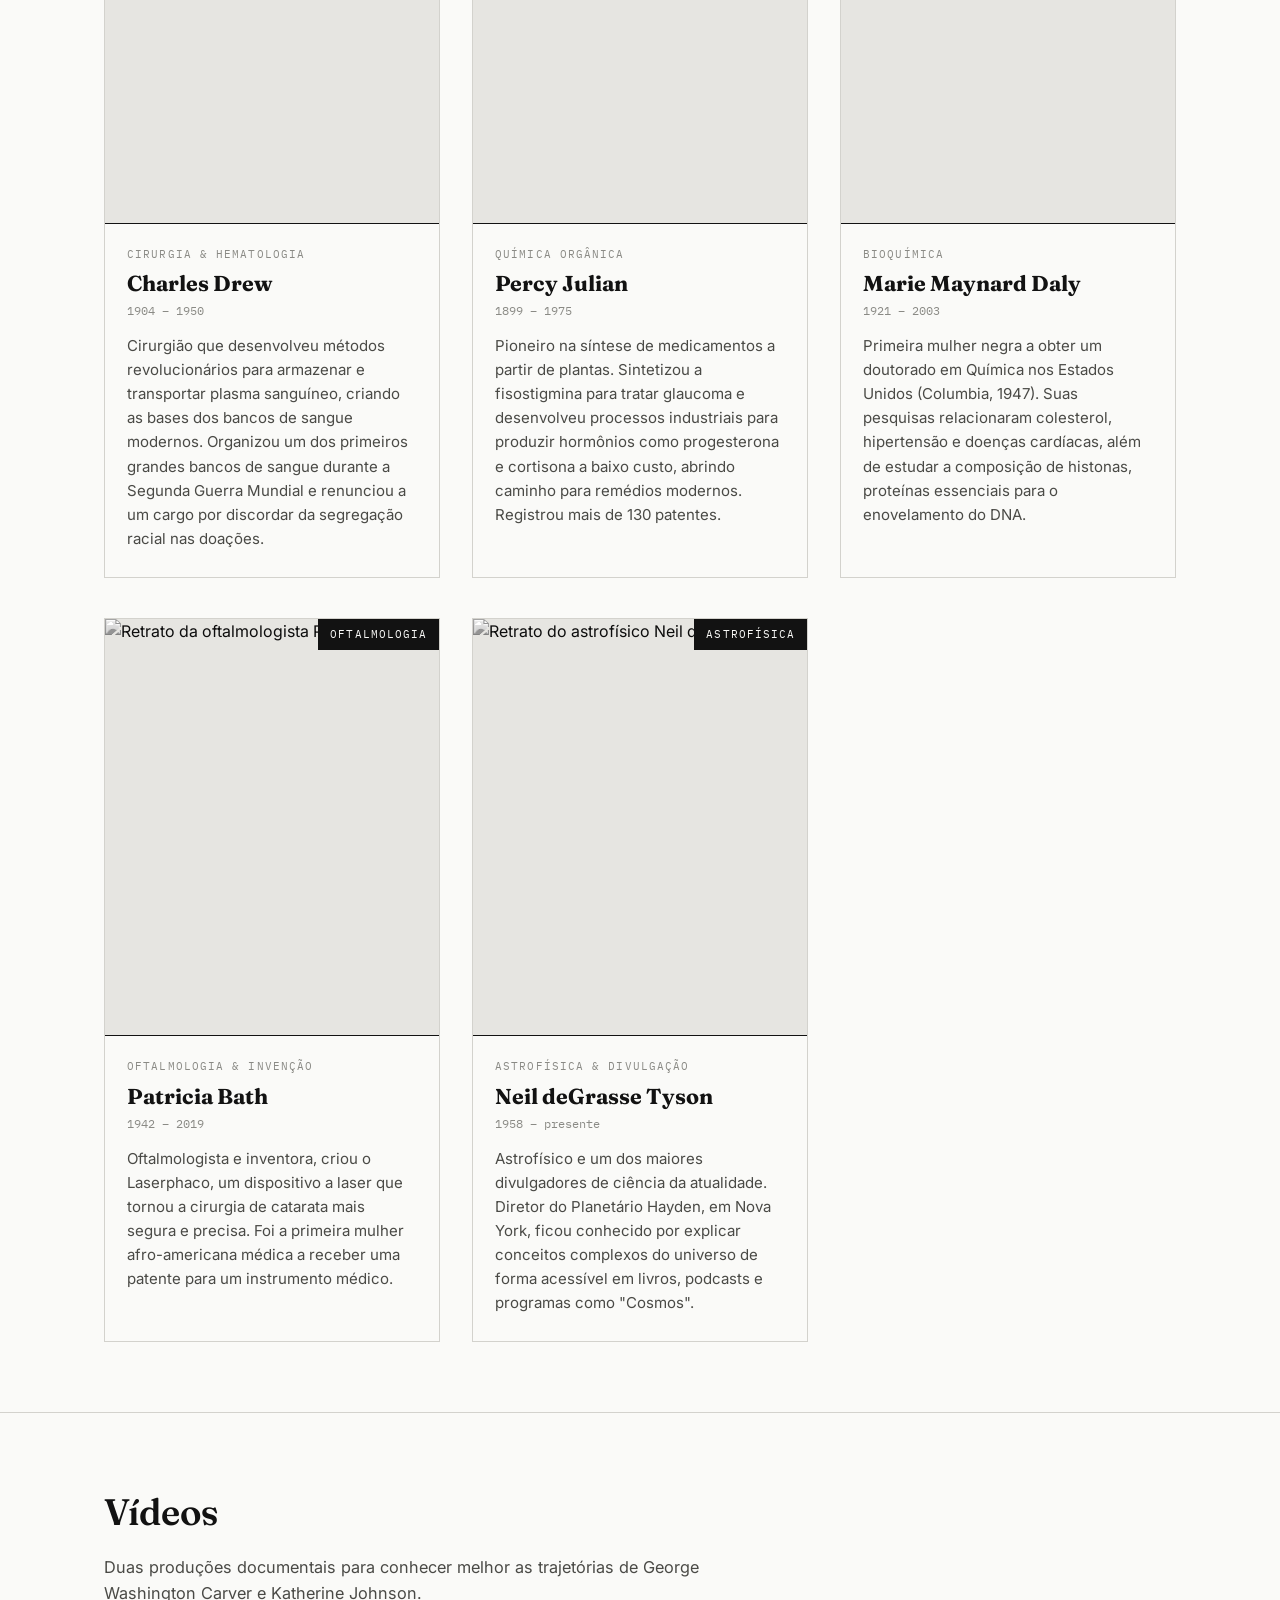
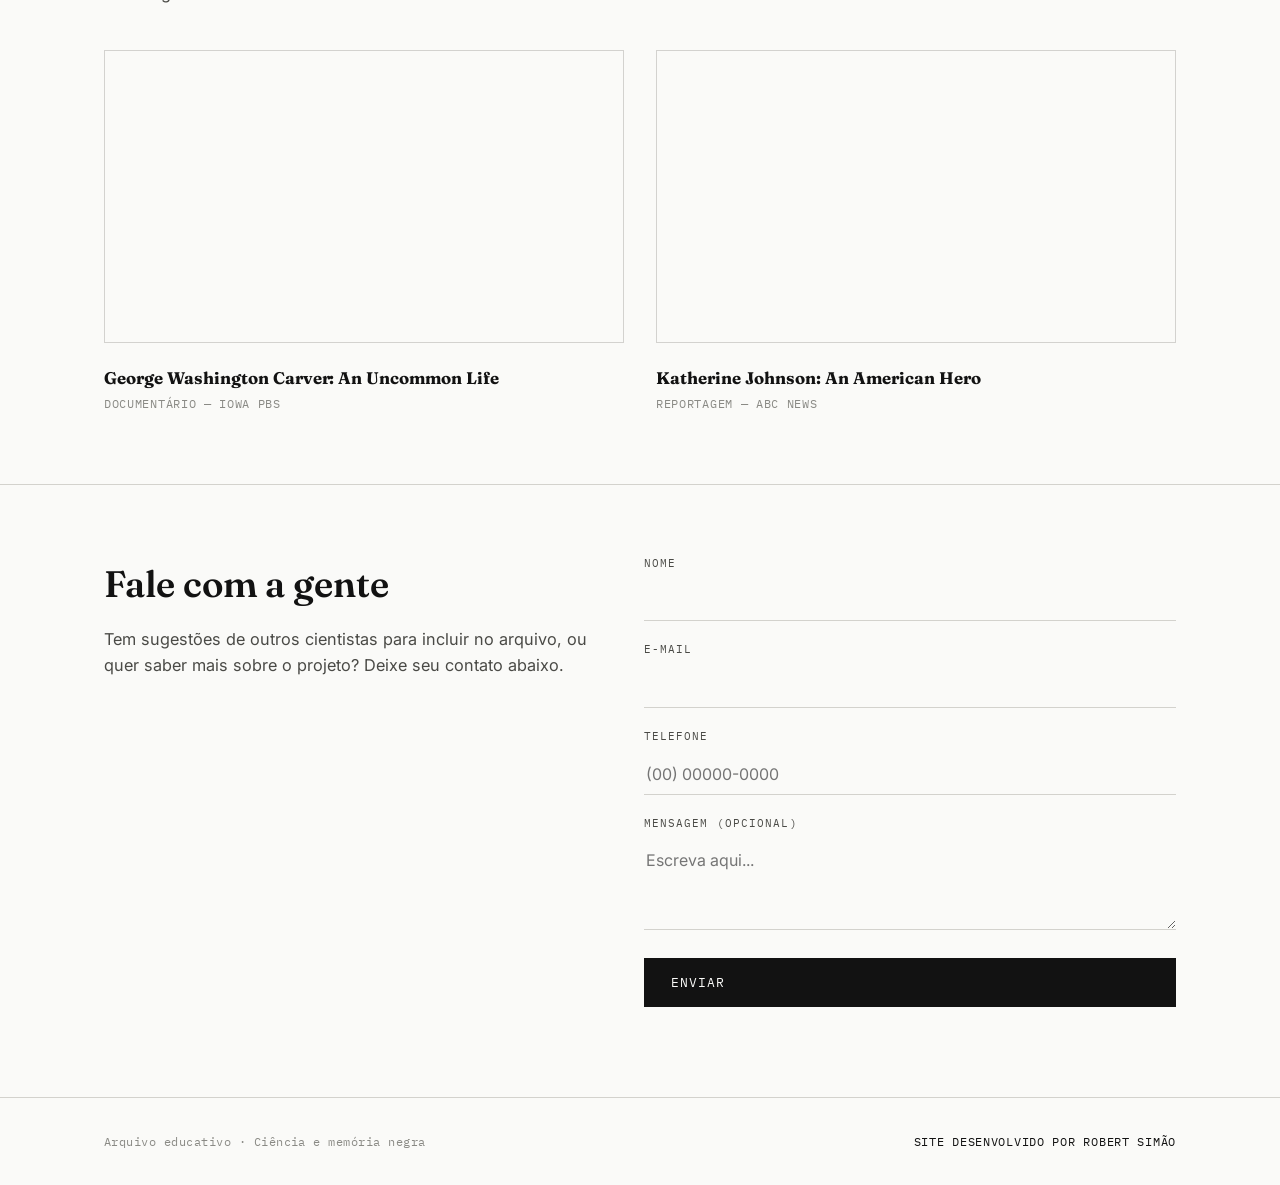
==== commit 78817b2f: "Update footer credits to reflect new developer" ====
--- a/cientistas.html
+++ b/cientistas.html
@@ -226,7 +226,7 @@
 <footer>
   <div class="container">
     <p>Arquivo educativo · Ciência e memória negra</p>
-    <p class="creditos">Site desenvolvido pelos alunos do 3° A — Olavo Bilac</p>
+    <p class="creditos">Site desenvolvido por Robert Simão</p>
   </div>
 </footer>
 
